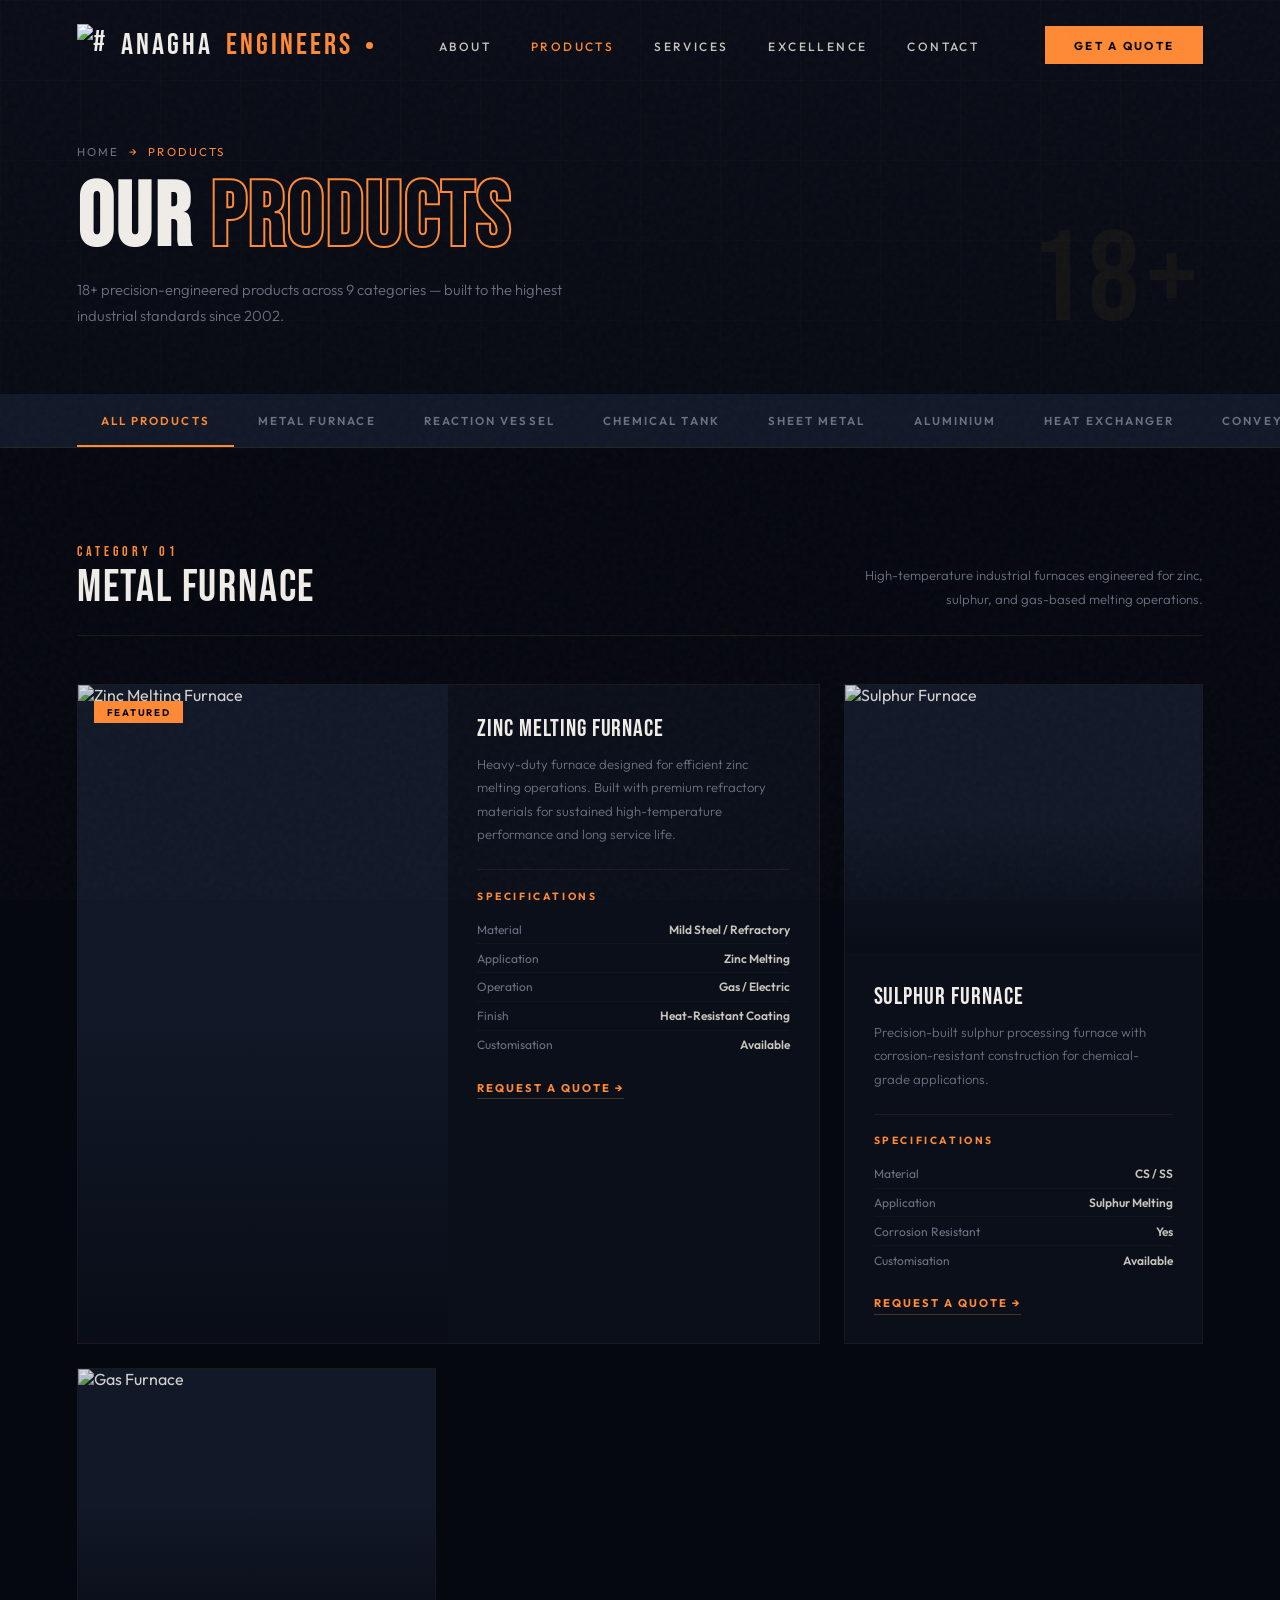
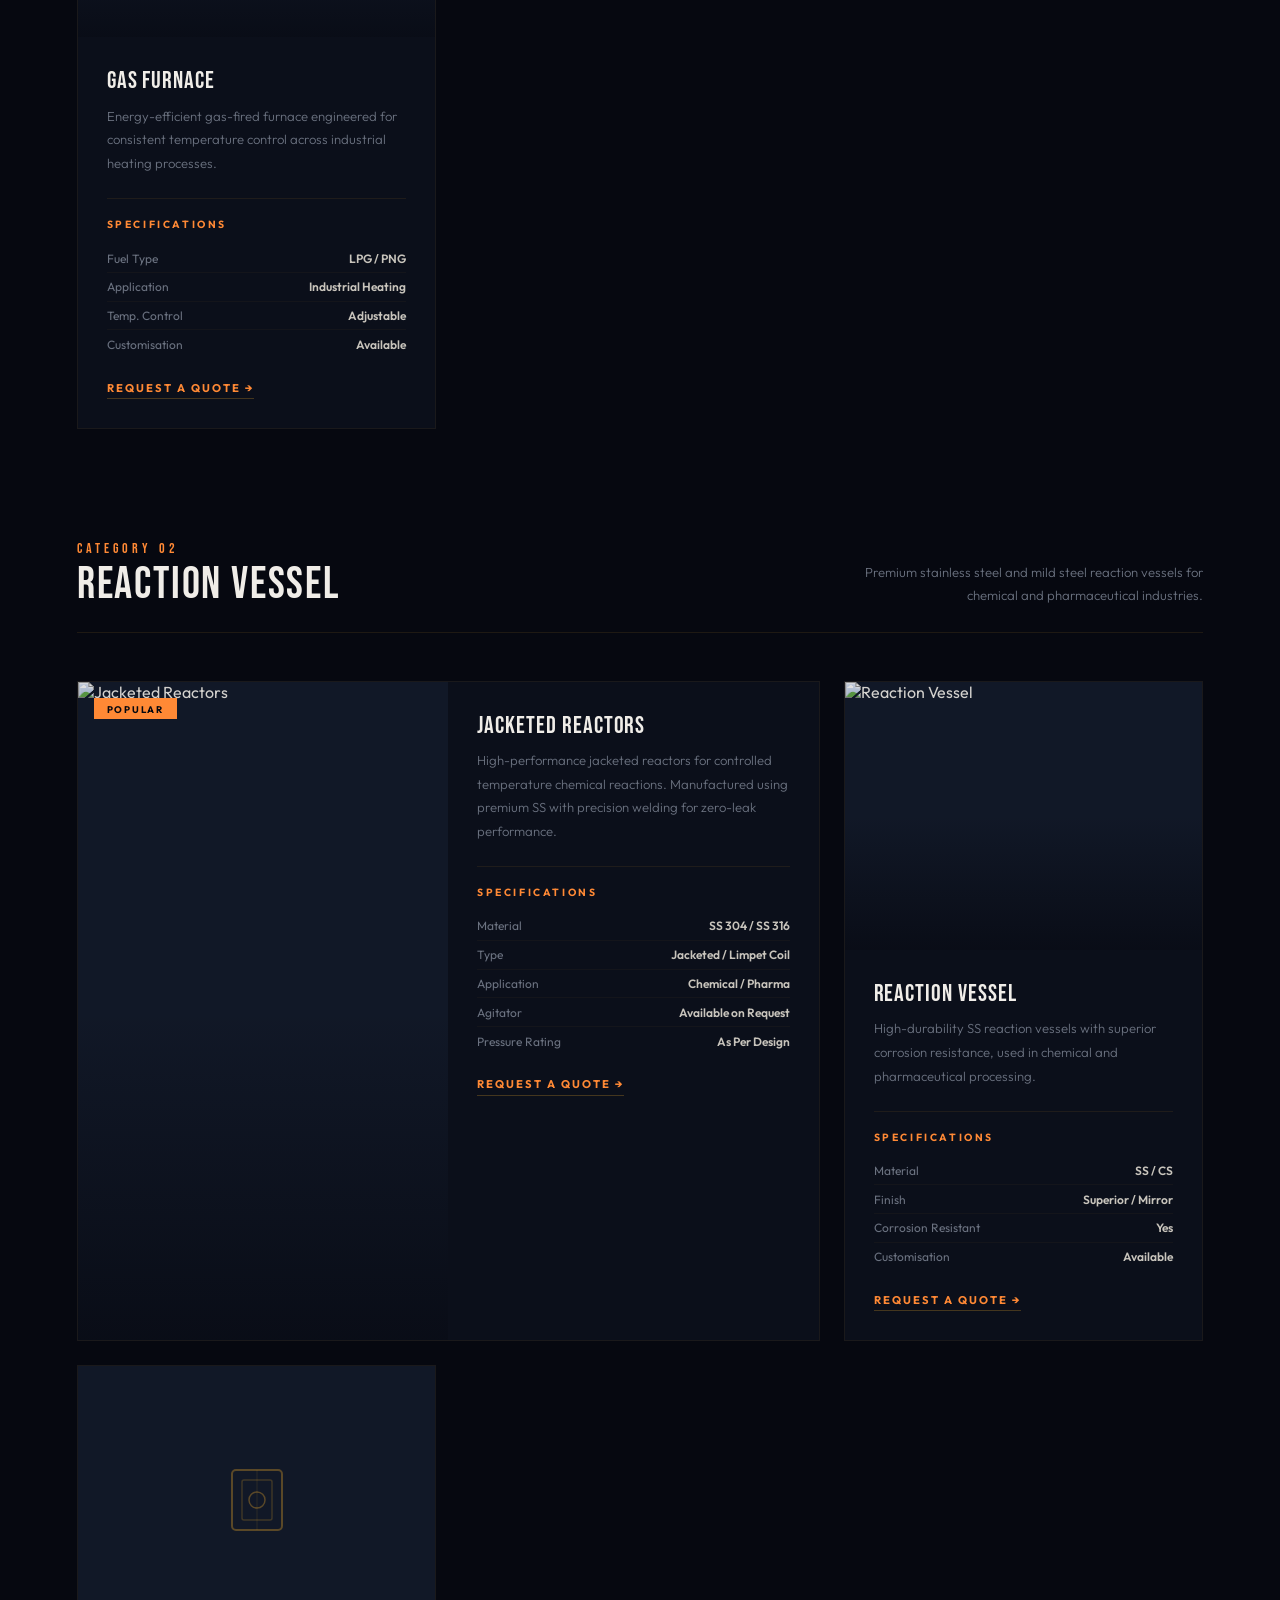
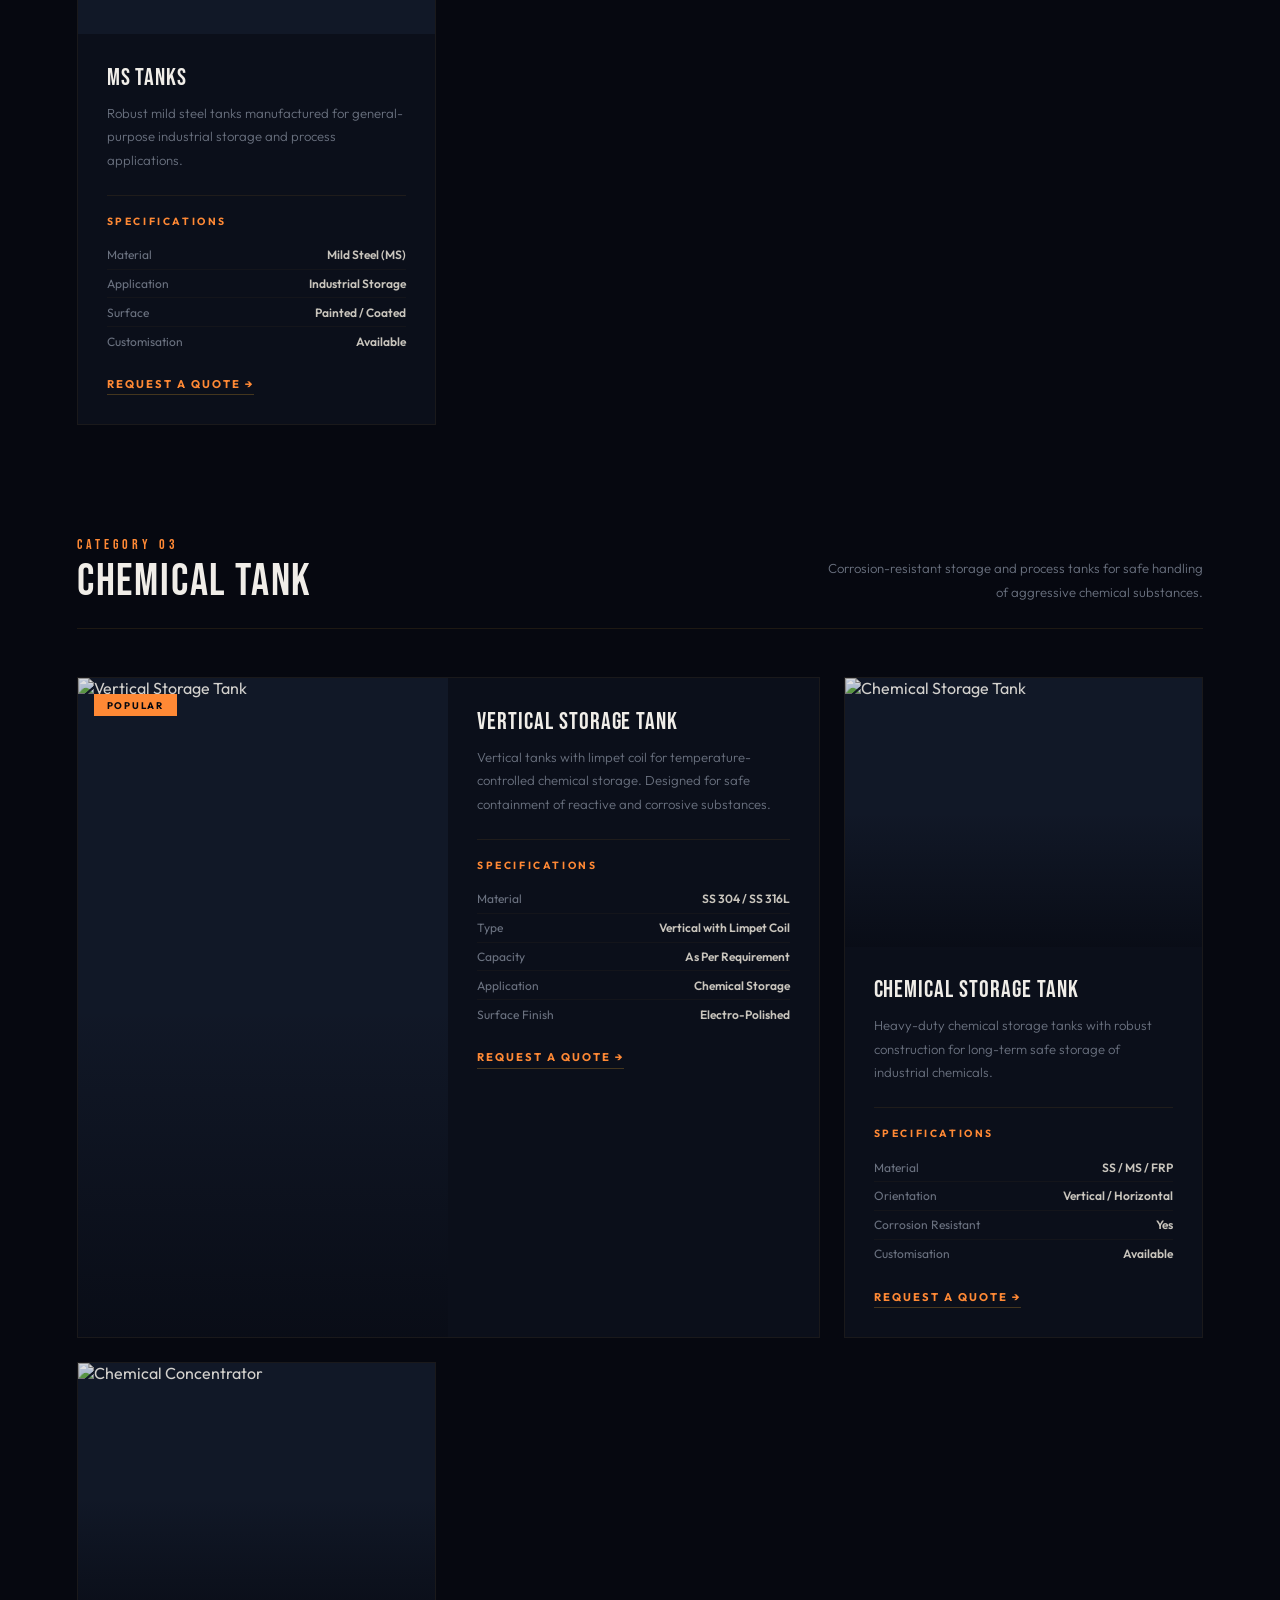
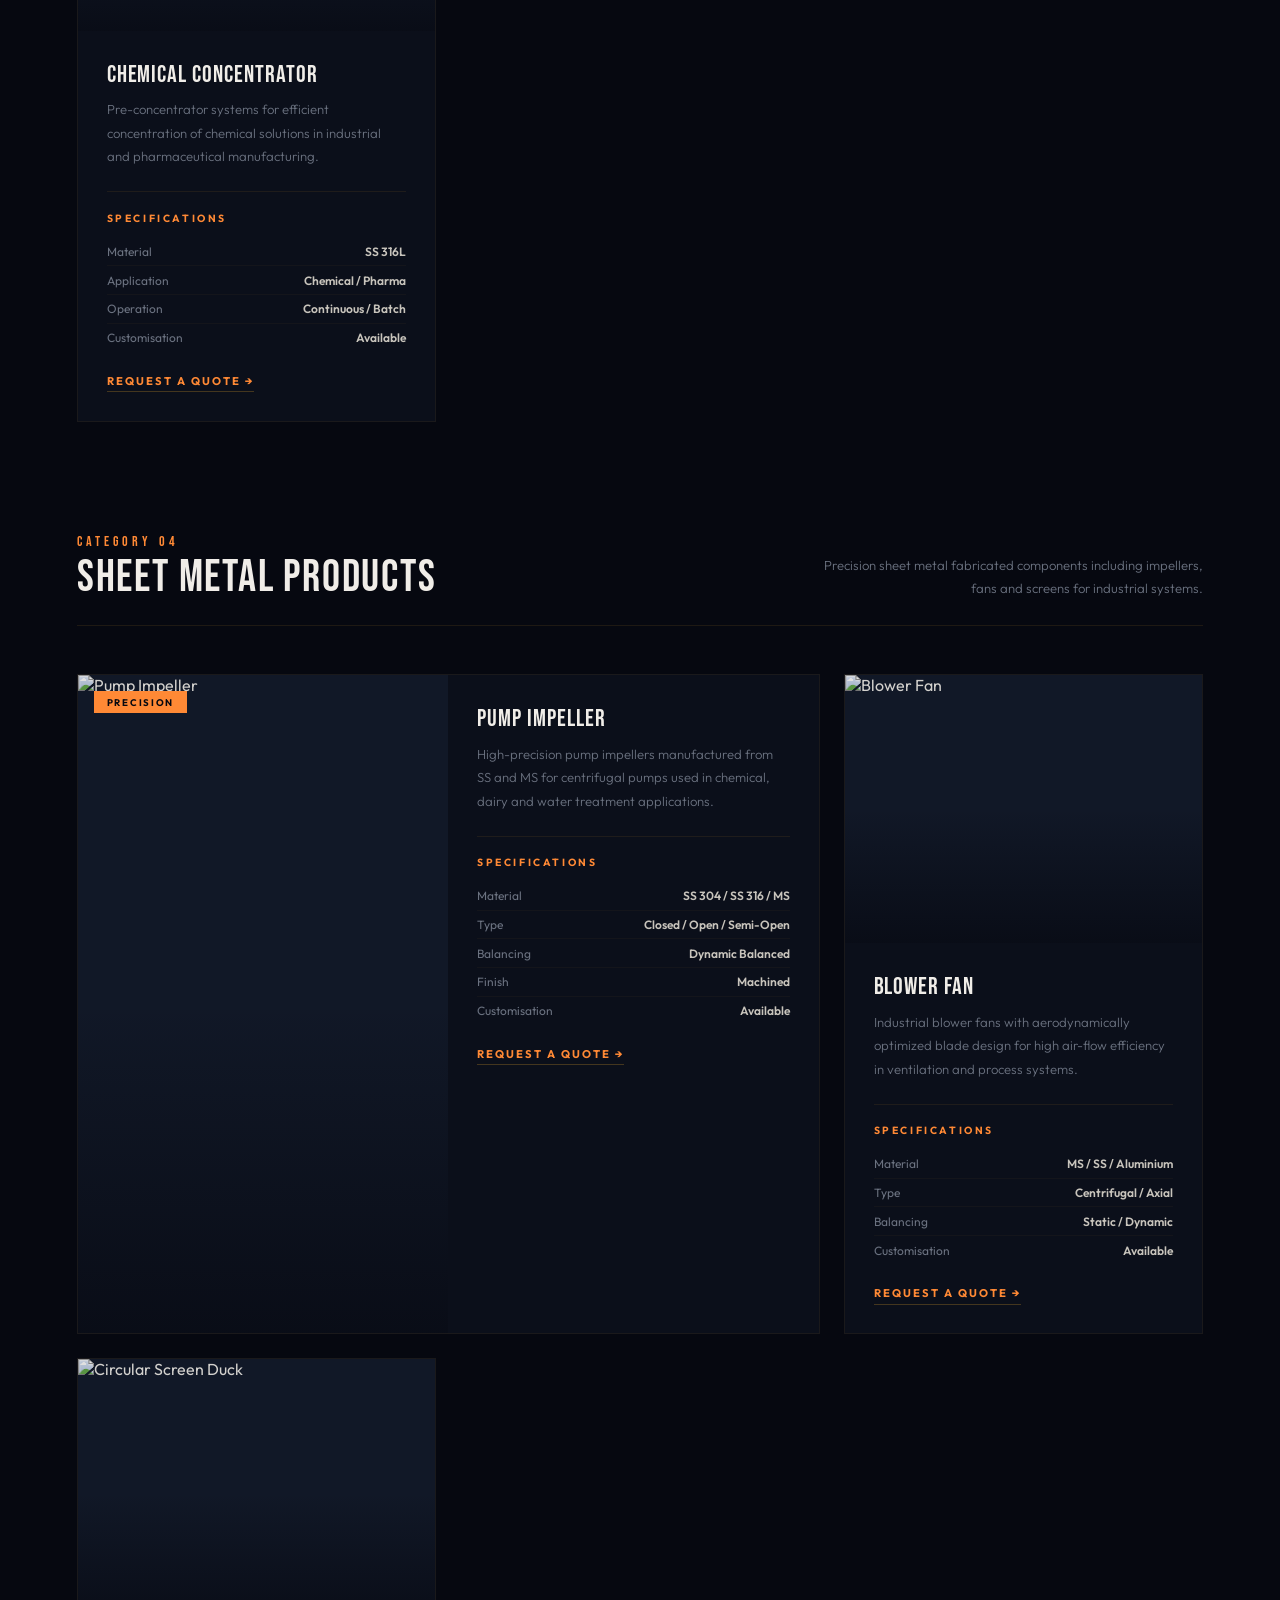
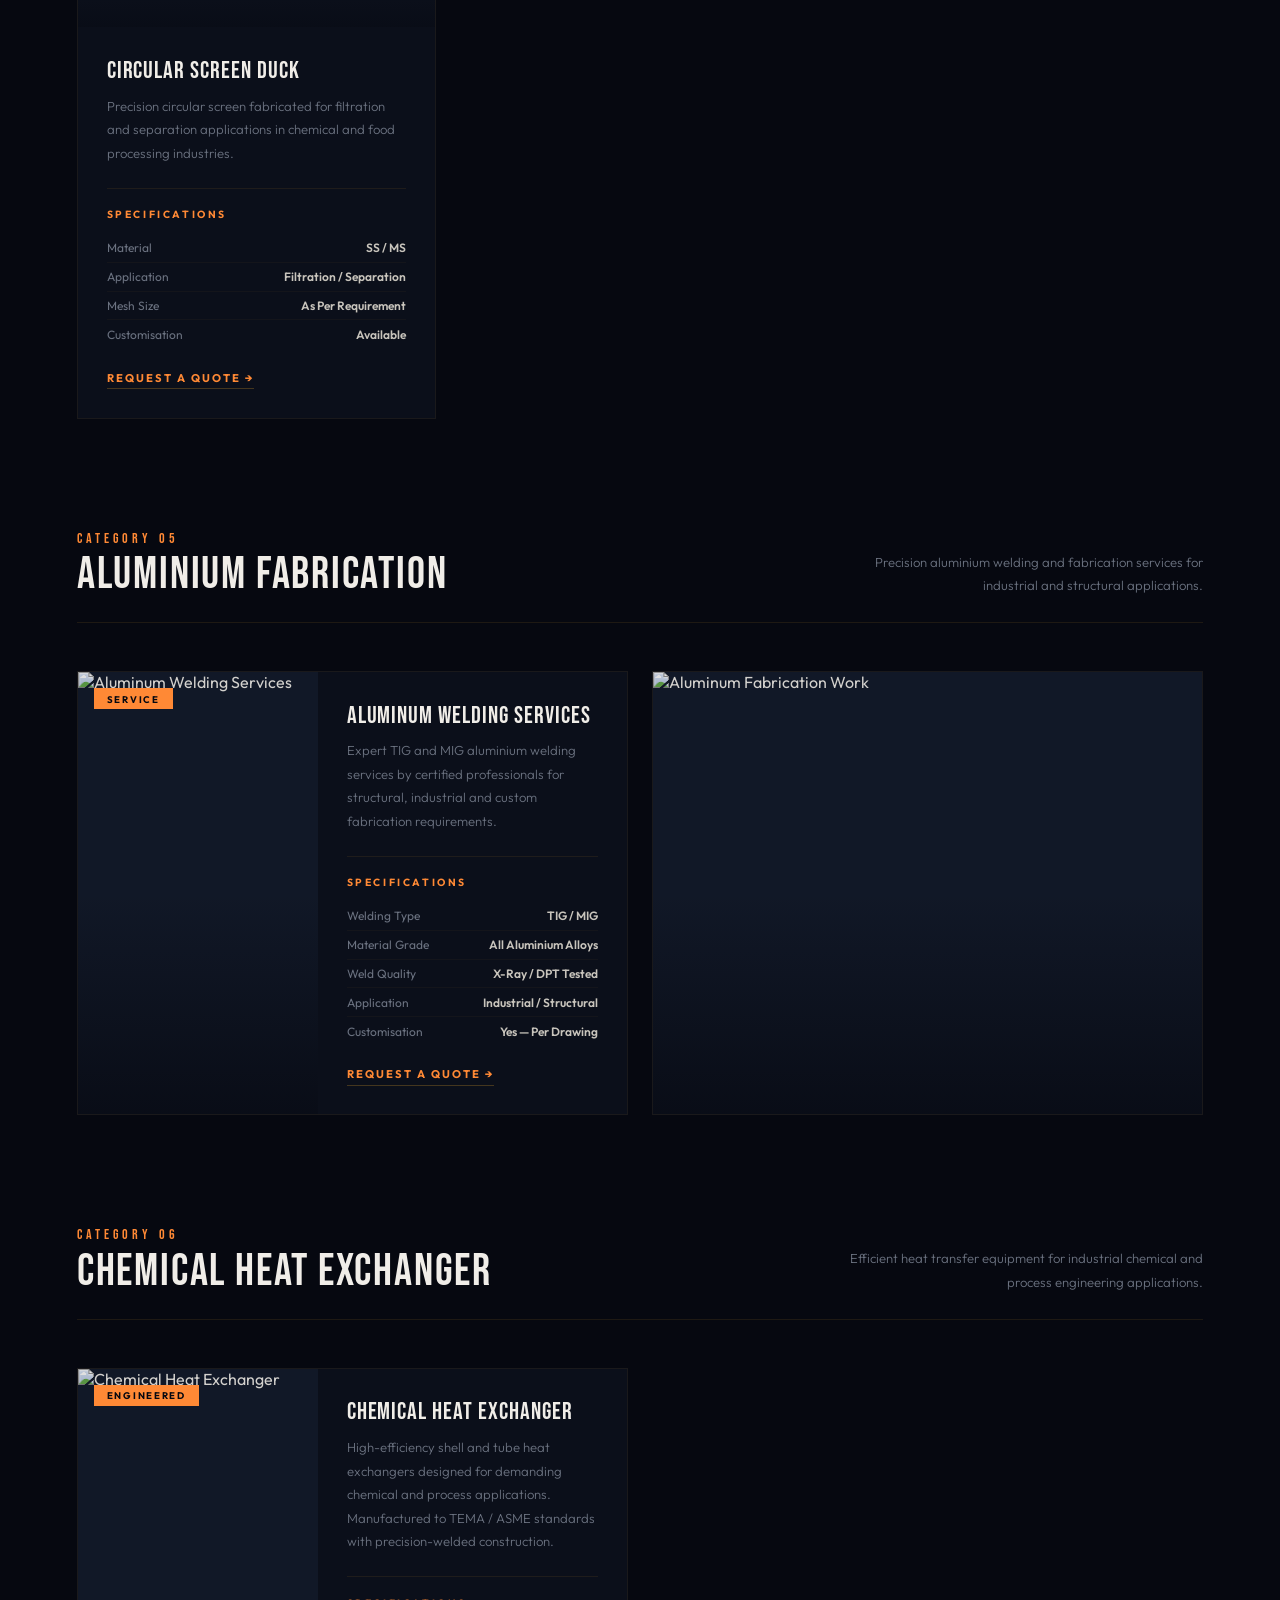
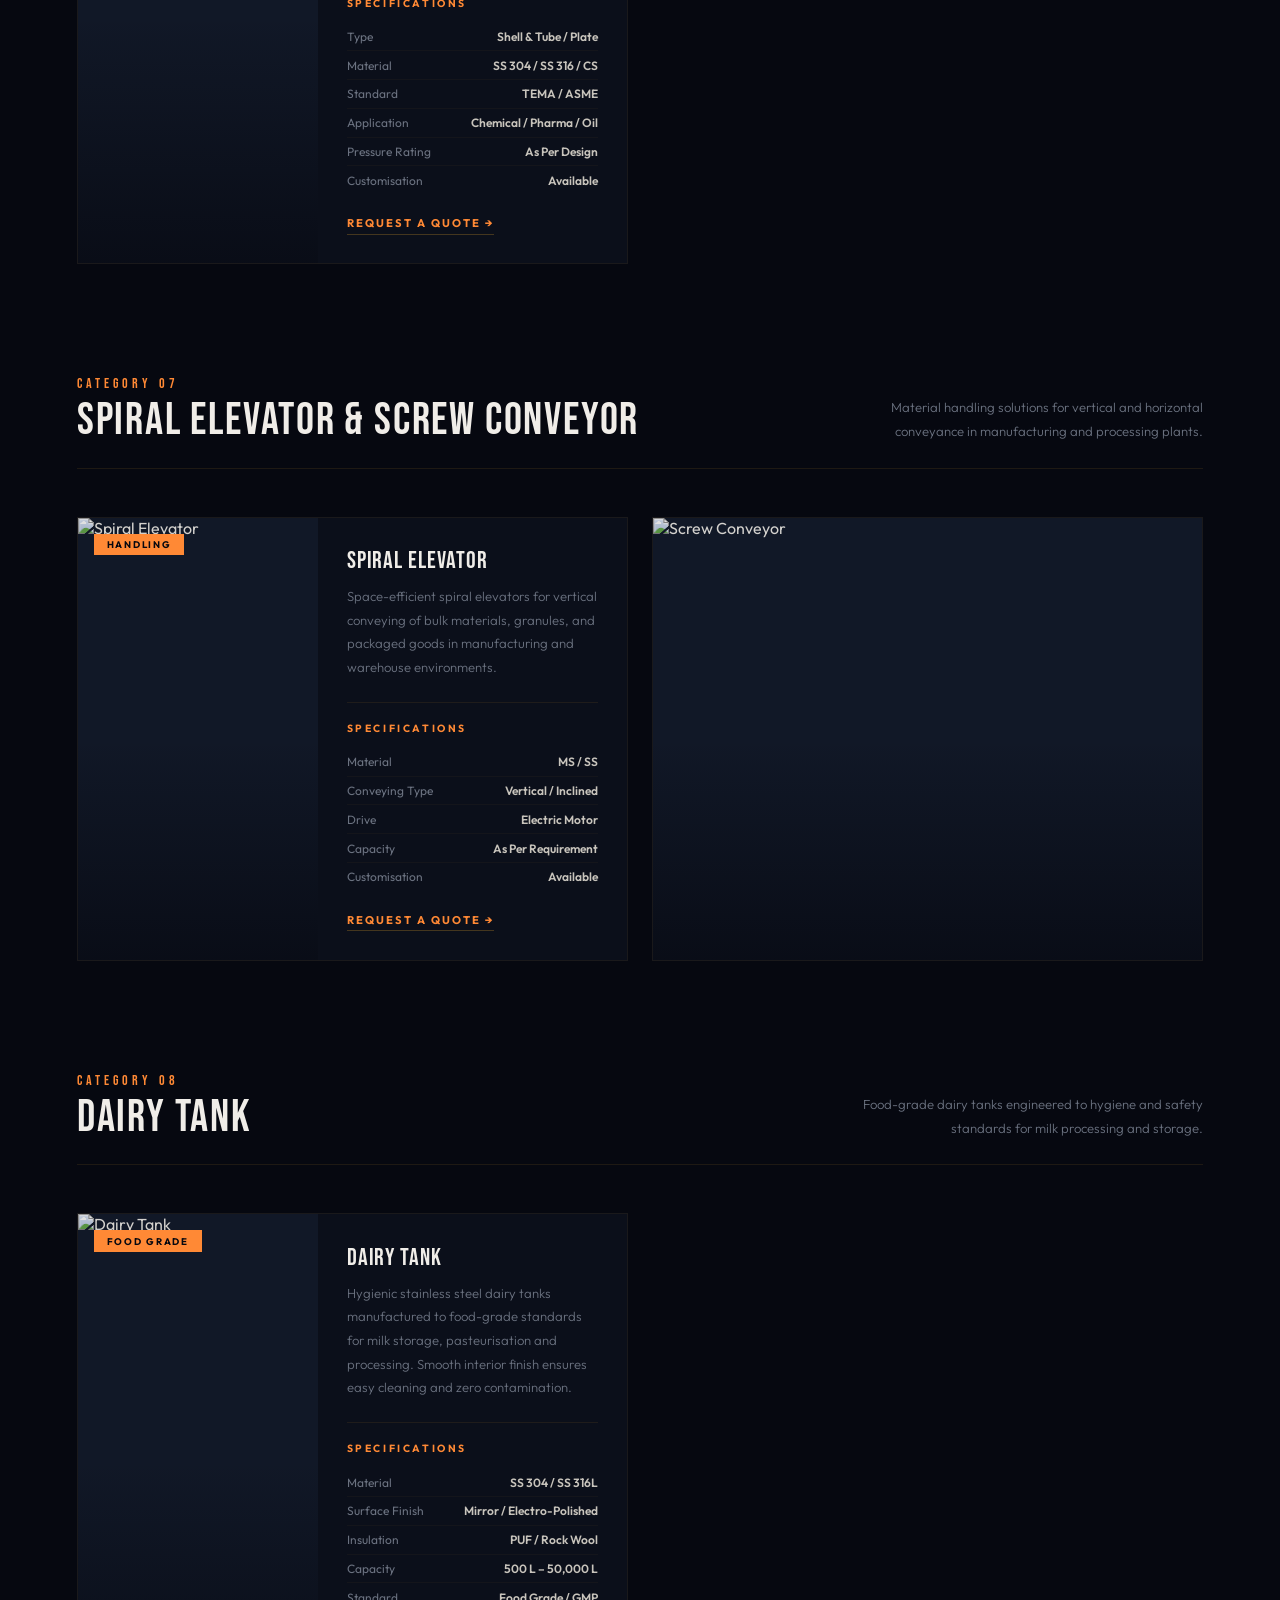
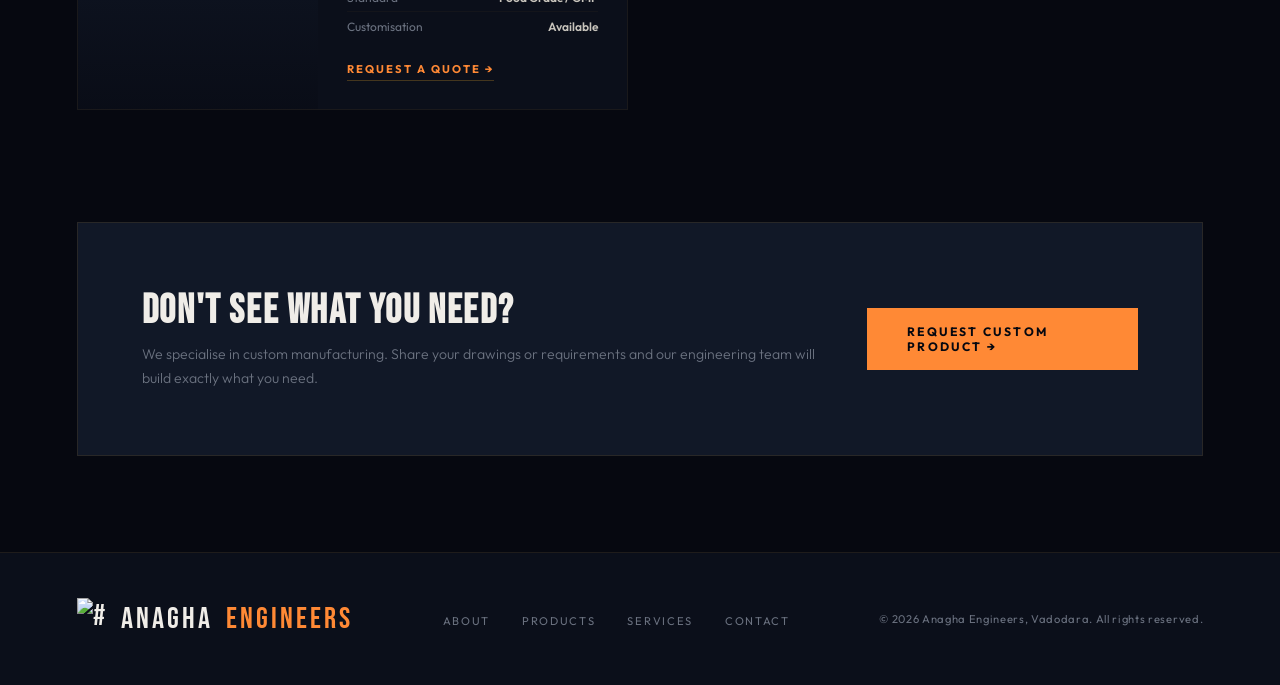
==== products.html @ 8ba4fdee "Version 2 New Page Added | Enquiry Update | logo update" ====
<!DOCTYPE html>
<html lang="en">

<head>
  <meta charset="UTF-8" />
  <meta name="viewport" content="width=device-width, initial-scale=1.0" />
   <link rel="icon" type="image/png" href="images/logoremovebg.png" />
  <title>Products – Anagha Engineers</title>
  <link rel="preconnect" href="https://fonts.googleapis.com" />
  <link rel="preconnect" href="https://fonts.gstatic.com" crossorigin />
  <link href="https://fonts.googleapis.com/css2?family=Bebas+Neue&family=Outfit:wght@300;400;500;600;700&display=swap"
    rel="stylesheet" />
  <link rel="stylesheet" href="style.css" />
  <style>
    /* ── PAGE HERO ── */
    .products-page .rv {
      opacity: 1;
      transform: none;
    }

    .page-hero {
      min-height: 42vh;
      display: flex;
      flex-direction: column;
      justify-content: flex-end;
      padding: 9rem 6% 4rem;
      position: relative;
      overflow: hidden;
      background: var(--dark);
    }

    .page-hero-grid {
      position: absolute;
      inset: 0;
      background-image:
        linear-gradient(rgba(200, 146, 42, 0.04) 1px, transparent 1px),
        linear-gradient(90deg, rgba(200, 146, 42, 0.04) 1px, transparent 1px);
      background-size: 80px 80px;
    }

    .page-hero-grad {
      position: absolute;
      inset: 0;
      background: linear-gradient(180deg, rgba(6, 8, 16, 0.3) 0%, rgba(6, 8, 16, 0.6) 100%);
    }

    .page-hero-content {
      position: relative;
      z-index: 2;
    }

    .breadcrumb {
      display: flex;
      align-items: center;
      gap: 0.6rem;
      margin-bottom: 1.2rem;
      font-size: 0.72rem;
      letter-spacing: 0.18em;
      text-transform: uppercase;
      color: var(--grey);
    }

    .breadcrumb a {
      color: var(--grey);
      text-decoration: none;
      transition: color 0.3s;
    }

    .breadcrumb a:hover {
      color: var(--gold);
    }

    .breadcrumb span {
      color: var(--gold);
    }

    .page-hero-title {
      font-family: 'Bebas Neue', sans-serif;
      font-size: clamp(3.5rem, 7vw, 7rem);
      line-height: 0.92;
      letter-spacing: 0.03em;
      color: var(--white);
    }

    .page-hero-title em {
      color: transparent;
      -webkit-text-stroke: 2px var(--gold);
      font-style: normal;
    }

    .page-hero-sub {
      margin-top: 1rem;
      font-size: 0.92rem;
      font-weight: 300;
      color: var(--grey);
      max-width: 500px;
      line-height: 1.8;
    }

    .page-hero-count {
      position: absolute;
      right: 6%;
      bottom: 3rem;
      z-index: 2;
      font-family: 'Bebas Neue', sans-serif;
      font-size: 8rem;
      line-height: 1;
      color: rgba(200, 146, 42, 0.06);
      letter-spacing: 0.05em;
      pointer-events: none;
    }

    /* ── FILTER BAR ── */
    .filter-bar {
      background: var(--dark2);
      border-bottom: 1px solid rgba(200, 146, 42, 0.1);
      padding: 0 6%;
      display: flex;
      align-items: center;
      gap: 0;
      overflow-x: auto;
      scrollbar-width: none;
      position: sticky;
      top: 68px;
      z-index: 100;
    }

    .filter-bar::-webkit-scrollbar {
      display: none;
    }

    .filter-btn {
      font-family: 'Outfit', sans-serif;
      font-size: 0.72rem;
      font-weight: 600;
      letter-spacing: 0.18em;
      text-transform: uppercase;
      color: var(--grey);
      background: none;
      border: none;
      cursor: pointer;
      padding: 1.2rem 1.5rem;
      white-space: nowrap;
      position: relative;
      transition: color 0.3s;
    }

    .filter-btn::after {
      content: '';
      position: absolute;
      bottom: 0;
      left: 0;
      width: 100%;
      height: 2px;
      background: var(--gold);
      transform: scaleX(0);
      transition: transform 0.3s;
    }

    .filter-btn:hover {
      color: var(--white);
    }

    .filter-btn.active {
      color: var(--gold);
    }

    .filter-btn.active::after {
      transform: scaleX(1);
    }

    /* ── PRODUCTS SECTION ── */
    .products-page {
      padding: 6rem 6%;
      background: var(--black);
    }

    /* ── CATEGORY BLOCK ── */
    .cat-block {
      margin-bottom: 7rem;
    }

    .cat-block:last-child {
      margin-bottom: 0;
    }

    .cat-header {
      display: flex;
      align-items: flex-end;
      justify-content: space-between;
      margin-bottom: 3rem;
      padding-bottom: 1.5rem;
      border-bottom: 1px solid rgba(200, 146, 42, 0.12);
    }

    .cat-num {
      font-family: 'Bebas Neue', sans-serif;
      font-size: 0.85rem;
      letter-spacing: 0.3em;
      color: var(--gold);
      margin-bottom: 0.4rem;
    }

    .cat-title {
      font-family: 'Bebas Neue', sans-serif;
      font-size: clamp(2rem, 3.5vw, 3.2rem);
      line-height: 1;
      letter-spacing: 0.04em;
      color: var(--white);
    }

    .cat-desc {
      max-width: 380px;
      font-size: 0.82rem;
      font-weight: 300;
      line-height: 1.8;
      color: var(--grey);
      text-align: right;
    }

    /* ── PRODUCT CARD LARGE ── */
    .prod-grid {
      display: grid;
      grid-template-columns: repeat(3, 1fr);
      gap: 1.5rem;
    }

    /* First card in a 3-col grid spans 2 cols */
    .prod-grid .prod-card:first-child {
      grid-column: span 2;
      display: grid;
      grid-template-columns: 1fr 1fr;
    }

    .prod-card {
      background: var(--dark);
      border: 1px solid rgba(200, 146, 42, 0.08);
      overflow: hidden;
      position: relative;
      transition: border-color 0.4s, transform 0.4s;
    }

    .prod-card:hover {
      border-color: rgba(200, 146, 42, 0.35);
      transform: translateY(-4px);
    }

    /* Image area */
    .prod-img-wrap {
      position: relative;
      overflow: hidden;
      background: var(--dark2);
    }

    /* Normal card image */
    .prod-card:not(:first-child) .prod-img-wrap {
      aspect-ratio: 4 / 3;
    }

    /* Wide card image (first child left column) */
    .prod-card:first-child .prod-img-wrap {
      aspect-ratio: unset;
      height: 100%;
      min-height: 280px;
    }

    .prod-img-wrap img {
      width: 100%;
      height: 100%;
      object-fit: cover;
      object-position: center;
      filter: grayscale(0.2) brightness(0.88);
      transition: filter 0.5s, transform 0.6s;
    }

    .prod-card:hover .prod-img-wrap img {
      filter: grayscale(0) brightness(1);
      transform: scale(1.04);
    }

    .prod-img-overlay {
      position: absolute;
      inset: 0;
      background: linear-gradient(0deg, rgba(6, 8, 16, 0.7) 0%, transparent 50%);
    }

    .prod-img-tag {
      position: absolute;
      top: 1rem;
      left: 1rem;
      background: var(--gold);
      color: var(--black);
      font-size: 0.6rem;
      font-weight: 700;
      letter-spacing: 0.18em;
      text-transform: uppercase;
      padding: 0.3rem 0.8rem;
    }

    /* Info area */
    .prod-info {
      padding: 1.8rem;
    }

    .prod-name {
      font-family: 'Bebas Neue', sans-serif;
      font-size: 1.5rem;
      letter-spacing: 0.04em;
      color: var(--white);
      margin-bottom: 0.6rem;
      transition: color 0.3s;
    }

    .prod-card:hover .prod-name {
      color: var(--gold);
    }

    .prod-desc {
      font-size: 0.82rem;
      font-weight: 300;
      line-height: 1.8;
      color: var(--grey);
      margin-bottom: 1.4rem;
    }

    /* Specs table */
    .prod-specs {
      border-top: 1px solid rgba(200, 146, 42, 0.1);
      padding-top: 1.2rem;
    }

    .spec-title {
      font-size: 0.65rem;
      font-weight: 700;
      letter-spacing: 0.25em;
      text-transform: uppercase;
      color: var(--gold);
      margin-bottom: 0.8rem;
    }

    .spec-row {
      display: flex;
      justify-content: space-between;
      align-items: center;
      padding: 0.4rem 0;
      border-bottom: 1px solid rgba(200, 146, 42, 0.05);
    }

    .spec-row:last-child {
      border-bottom: none;
    }

    .spec-key {
      font-size: 0.75rem;
      font-weight: 400;
      color: var(--grey);
    }

    .spec-val {
      font-size: 0.75rem;
      font-weight: 600;
      color: var(--white2);
      text-align: right;
    }

    .prod-enquire {
      display: inline-flex;
      align-items: center;
      gap: 0.5rem;
      margin-top: 1.4rem;
      font-size: 0.7rem;
      font-weight: 700;
      letter-spacing: 0.18em;
      text-transform: uppercase;
      color: var(--gold);
      text-decoration: none;
      border-bottom: 1px solid rgba(200, 146, 42, 0.3);
      padding-bottom: 0.2rem;
      transition: border-color 0.3s, gap 0.3s;
    }

    .prod-enquire:hover {
      border-color: var(--gold);
      gap: 0.8rem;
    }

    /* ── SINGLE-COL GRIDS (for 1-product categories) ── */
    .prod-grid-single {
      display: grid;
      grid-template-columns: 1fr 1fr;
      gap: 1.5rem;
    }

    .prod-grid-single .prod-card {
      display: grid;
      grid-template-columns: 240px 1fr;
    }

    .prod-grid-single .prod-img-wrap {
      aspect-ratio: unset;
      height: 100%;
      min-height: 220px;
    }

    /* ── CONTACT CTA ── */
    .prod-cta {
      background: var(--dark2);
      border: 1px solid rgba(200, 146, 42, 0.12);
      padding: 4rem;
      display: flex;
      align-items: center;
      justify-content: space-between;
      gap: 2rem;
      margin-top: 6rem;
    }

    .prod-cta-text h3 {
      font-family: 'Bebas Neue', sans-serif;
      font-size: 2.5rem;
      letter-spacing: 0.04em;
      color: var(--white);
      margin-bottom: 0.5rem;
    }

    .prod-cta-text p {
      font-size: 0.88rem;
      font-weight: 300;
      color: var(--grey);
      line-height: 1.7;
    }

    /* ── RESPONSIVE ── */
    @media (max-width: 960px) {
      .prod-grid {
        grid-template-columns: 1fr 1fr;
      }

      .prod-grid .prod-card:first-child {
        grid-column: span 2;
      }

      .prod-grid-single {
        grid-template-columns: 1fr;
      }

      .prod-grid-single .prod-card {
        grid-template-columns: 1fr;
      }

      .prod-grid-single .prod-img-wrap {
        min-height: 200px;
      }

      .cat-header {
        flex-direction: column;
        align-items: flex-start;
        gap: 0.8rem;
      }

      .cat-desc {
        text-align: left;
      }

      .prod-cta {
        flex-direction: column;
        align-items: flex-start;
      }
    }

    @media (max-width: 640px) {

      .prod-grid,
      .prod-grid-single {
        grid-template-columns: 1fr;
      }

      .prod-grid .prod-card:first-child {
        grid-column: span 1;
        grid-template-columns: 1fr;
      }

      .prod-grid .prod-card:first-child .prod-img-wrap {
        min-height: 220px;
      }

      .prod-cta {
        padding: 2rem;
      }
    }
  </style>
</head>

<body>

  <div id="noise"></div>

  <!-- ─── NAVIGATION ─── -->
  <nav id="nav">
    <a href="index.html" class="nlogo">
      <img src="/images/logoremovebg.png" alt="#" style="height:42px; width:auto; object-fit:contain;" />
      Anagha<span>Engineers</span>
      <div class="ndot"></div>
    </a>
    <ul class="nlinks">
      <li><a href="index.html#about">About</a></li>
      <li><a href="products.html" style="color:var(--gold)">Products</a></li>
      <li><a href="index.html#services">Services</a></li>
      <li><a href="index.html#why">Excellence</a></li>
      <li><a href="index.html#contact">Contact</a></li>
    </ul>
    <a href="index.html#contact" class="nbtn hide-on-mobile"><span>Get a Quote</span></a>
  </nav>

  <!-- ─── PAGE HERO ─── -->
  <div class="page-hero">
    <div class="page-hero-grid"></div>
    <div class="page-hero-grad"></div>
    <div class="page-hero-count">18+</div>
    <div class="page-hero-content">
      <div class="breadcrumb">
        <a href="index.html">Home</a>
        <span>→</span>
        <span>Products</span>
      </div>
      <h1 class="page-hero-title">Our <em>Products</em></h1>
      <p class="page-hero-sub">18+ precision-engineered products across 9 categories — built to the highest industrial
        standards since 2002.</p>
    </div>
  </div>

  <!-- ─── FILTER BAR ─── -->
  <div class="filter-bar">
    <button class="filter-btn active" data-filter="all">All Products</button>
    <button class="filter-btn" data-filter="furnace">Metal Furnace</button>
    <button class="filter-btn" data-filter="vessel">Reaction Vessel</button>
    <button class="filter-btn" data-filter="tank">Chemical Tank</button>
    <button class="filter-btn" data-filter="sheet">Sheet Metal</button>
    <button class="filter-btn" data-filter="aluminium">Aluminium</button>
    <button class="filter-btn" data-filter="heat">Heat Exchanger</button>
    <button class="filter-btn" data-filter="conveyor">Conveyor</button>
    <button class="filter-btn" data-filter="dairy">Dairy</button>
  </div>

  <!-- ─── PRODUCTS ─── -->
  <div class="products-page">

    <!-- ══ 01. METAL FURNACE ══ -->
    <div class="cat-block rv" data-cat="furnace">
      <div class="cat-header">
        <div class="cat-title-wrap">
          <div class="cat-num">Category 01</div>
          <div class="cat-title">Metal Furnace</div>
        </div>
        <p class="cat-desc">High-temperature industrial furnaces engineered for zinc, sulphur, and gas-based melting
          operations.</p>
      </div>

      <div class="prod-grid">
        <!-- Zinc Melting Furnace — FEATURED -->
        <div class="prod-card rv">
          <div class="prod-img-wrap">
            <img src="https://3.imimg.com/data3/RI/KR/MY-2463218/furnace-500x500.jpg" alt="Zinc Melting Furnace"
              loading="lazy" />
            <div class="prod-img-overlay"></div>
            <div class="prod-img-tag">Featured</div>
          </div>
          <div class="prod-info">
            <div class="prod-name">Zinc Melting Furnace</div>
            <div class="prod-desc">Heavy-duty furnace designed for efficient zinc melting operations. Built with premium
              refractory materials for sustained high-temperature performance and long service life.</div>
            <div class="prod-specs">
              <div class="spec-title">Specifications</div>
              <div class="spec-row"><span class="spec-key">Material</span><span class="spec-val">Mild Steel /
                  Refractory</span></div>
              <div class="spec-row"><span class="spec-key">Application</span><span class="spec-val">Zinc Melting</span>
              </div>
              <div class="spec-row"><span class="spec-key">Operation</span><span class="spec-val">Gas / Electric</span>
              </div>
              <div class="spec-row"><span class="spec-key">Finish</span><span class="spec-val">Heat-Resistant
                  Coating</span></div>
              <div class="spec-row"><span class="spec-key">Customisation</span><span class="spec-val">Available</span>
              </div>
            </div>
            <a href="index.html#contact" class="prod-enquire">Request a Quote →</a>
          </div>
        </div>

        <!-- Sulphur Furnace -->
        <div class="prod-card rv d1">
          <div class="prod-img-wrap">
            <img src="https://3.imimg.com/data3/YU/KW/MY-2463218/sulpher-furnace-500x500.jpg" alt="Sulphur Furnace"
              loading="lazy" />
            <div class="prod-img-overlay"></div>
          </div>
          <div class="prod-info">
            <div class="prod-name">Sulphur Furnace</div>
            <div class="prod-desc">Precision-built sulphur processing furnace with corrosion-resistant construction for
              chemical-grade applications.</div>
            <div class="prod-specs">
              <div class="spec-title">Specifications</div>
              <div class="spec-row"><span class="spec-key">Material</span><span class="spec-val">CS / SS</span></div>
              <div class="spec-row"><span class="spec-key">Application</span><span class="spec-val">Sulphur
                  Melting</span></div>
              <div class="spec-row"><span class="spec-key">Corrosion Resistant</span><span class="spec-val">Yes</span>
              </div>
              <div class="spec-row"><span class="spec-key">Customisation</span><span class="spec-val">Available</span>
              </div>
            </div>
            <a href="index.html#contact" class="prod-enquire">Request a Quote →</a>
          </div>
        </div>

        <!-- Gas Furnace -->
        <div class="prod-card rv d2">
          <div class="prod-img-wrap">
            <img src="https://3.imimg.com/data3/MH/AS/MY-2463218/gas-furnace-500x500.jpg" alt="Gas Furnace"
              loading="lazy" />
            <div class="prod-img-overlay"></div>
          </div>
          <div class="prod-info">
            <div class="prod-name">Gas Furnace</div>
            <div class="prod-desc">Energy-efficient gas-fired furnace engineered for consistent temperature control
              across industrial heating processes.</div>
            <div class="prod-specs">
              <div class="spec-title">Specifications</div>
              <div class="spec-row"><span class="spec-key">Fuel Type</span><span class="spec-val">LPG / PNG</span></div>
              <div class="spec-row"><span class="spec-key">Application</span><span class="spec-val">Industrial
                  Heating</span></div>
              <div class="spec-row"><span class="spec-key">Temp. Control</span><span class="spec-val">Adjustable</span>
              </div>
              <div class="spec-row"><span class="spec-key">Customisation</span><span class="spec-val">Available</span>
              </div>
            </div>
            <a href="index.html#contact" class="prod-enquire">Request a Quote →</a>
          </div>
        </div>
      </div>
    </div>

    <!-- ══ 02. REACTION VESSEL ══ -->
    <div class="cat-block rv" data-cat="vessel">
      <div class="cat-header">
        <div class="cat-title-wrap">
          <div class="cat-num">Category 02</div>
          <div class="cat-title">Reaction Vessel</div>
        </div>
        <p class="cat-desc">Premium stainless steel and mild steel reaction vessels for chemical and pharmaceutical
          industries.</p>
      </div>

      <div class="prod-grid">
        <!-- Jacketed Reactors — FEATURED -->
        <div class="prod-card rv">
          <div class="prod-img-wrap">
            <img src="https://3.imimg.com/data3/GG/BV/MY-2463218/reactor-with-jacket-500x500.jpg"
              alt="Jacketed Reactors" loading="lazy" />
            <div class="prod-img-overlay"></div>
            <div class="prod-img-tag">Popular</div>
          </div>
          <div class="prod-info">
            <div class="prod-name">Jacketed Reactors</div>
            <div class="prod-desc">High-performance jacketed reactors for controlled temperature chemical reactions.
              Manufactured using premium SS with precision welding for zero-leak performance.</div>
            <div class="prod-specs">
              <div class="spec-title">Specifications</div>
              <div class="spec-row"><span class="spec-key">Material</span><span class="spec-val">SS 304 / SS 316</span>
              </div>
              <div class="spec-row"><span class="spec-key">Type</span><span class="spec-val">Jacketed / Limpet
                  Coil</span></div>
              <div class="spec-row"><span class="spec-key">Application</span><span class="spec-val">Chemical /
                  Pharma</span></div>
              <div class="spec-row"><span class="spec-key">Agitator</span><span class="spec-val">Available on
                  Request</span></div>
              <div class="spec-row"><span class="spec-key">Pressure Rating</span><span class="spec-val">As Per
                  Design</span></div>
            </div>
            <a href="index.html#contact" class="prod-enquire">Request a Quote →</a>
          </div>
        </div>

        <!-- Reaction Vessel -->
        <div class="prod-card rv d1">
          <div class="prod-img-wrap">
            <img src="https://3.imimg.com/data3/BY/FW/MY-2463218/stainless-steel-reaction-vessel-500x500.jpg"
              alt="Reaction Vessel" loading="lazy" />
            <div class="prod-img-overlay"></div>
          </div>
          <div class="prod-info">
            <div class="prod-name">Reaction Vessel</div>
            <div class="prod-desc">High-durability SS reaction vessels with superior corrosion resistance, used in
              chemical and pharmaceutical processing.</div>
            <div class="prod-specs">
              <div class="spec-title">Specifications</div>
              <div class="spec-row"><span class="spec-key">Material</span><span class="spec-val">SS / CS</span></div>
              <div class="spec-row"><span class="spec-key">Finish</span><span class="spec-val">Superior / Mirror</span>
              </div>
              <div class="spec-row"><span class="spec-key">Corrosion Resistant</span><span class="spec-val">Yes</span>
              </div>
              <div class="spec-row"><span class="spec-key">Customisation</span><span class="spec-val">Available</span>
              </div>
            </div>
            <a href="index.html#contact" class="prod-enquire">Request a Quote →</a>
          </div>
        </div>

        <!-- MS Tanks -->
        <div class="prod-card rv d2">
          <div class="prod-img-wrap"
            style="background:var(--dark2);display:flex;align-items:center;justify-content:center;min-height:200px">
            <svg width="80" height="80" viewBox="0 0 80 80" fill="none">
              <rect x="15" y="10" width="50" height="60" rx="4" stroke="rgba(200,146,42,0.4)" stroke-width="2" />
              <rect x="25" y="20" width="30" height="40" rx="2" stroke="rgba(200,146,42,0.25)" stroke-width="1.5" />
              <line x1="40" y1="10" x2="40" y2="70" stroke="rgba(200,146,42,0.15)" stroke-width="1" />
              <circle cx="40" cy="40" r="8" stroke="rgba(200,146,42,0.4)" stroke-width="1.5" />
            </svg>
          </div>
          <div class="prod-info">
            <div class="prod-name">MS Tanks</div>
            <div class="prod-desc">Robust mild steel tanks manufactured for general-purpose industrial storage and
              process applications.</div>
            <div class="prod-specs">
              <div class="spec-title">Specifications</div>
              <div class="spec-row"><span class="spec-key">Material</span><span class="spec-val">Mild Steel (MS)</span>
              </div>
              <div class="spec-row"><span class="spec-key">Application</span><span class="spec-val">Industrial
                  Storage</span></div>
              <div class="spec-row"><span class="spec-key">Surface</span><span class="spec-val">Painted / Coated</span>
              </div>
              <div class="spec-row"><span class="spec-key">Customisation</span><span class="spec-val">Available</span>
              </div>
            </div>
            <a href="index.html#contact" class="prod-enquire">Request a Quote →</a>
          </div>
        </div>
      </div>
    </div>

    <!-- ══ 03. CHEMICAL TANK ══ -->
    <div class="cat-block rv" data-cat="tank">
      <div class="cat-header">
        <div class="cat-title-wrap">
          <div class="cat-num">Category 03</div>
          <div class="cat-title">Chemical Tank</div>
        </div>
        <p class="cat-desc">Corrosion-resistant storage and process tanks for safe handling of aggressive chemical
          substances.</p>
      </div>

      <div class="prod-grid">
        <!-- Vertical Storage Tank — FEATURED -->
        <div class="prod-card rv">
          <div class="prod-img-wrap">
            <img src="https://3.imimg.com/data3/DV/CJ/MY-2463218/vertical-storage-tank-with-limpet-coil-500x500.jpg"
              alt="Vertical Storage Tank" loading="lazy" />
            <div class="prod-img-overlay"></div>
            <div class="prod-img-tag">Popular</div>
          </div>
          <div class="prod-info">
            <div class="prod-name">Vertical Storage Tank</div>
            <div class="prod-desc">Vertical tanks with limpet coil for temperature-controlled chemical storage. Designed
              for safe containment of reactive and corrosive substances.</div>
            <div class="prod-specs">
              <div class="spec-title">Specifications</div>
              <div class="spec-row"><span class="spec-key">Material</span><span class="spec-val">SS 304 / SS 316L</span>
              </div>
              <div class="spec-row"><span class="spec-key">Type</span><span class="spec-val">Vertical with Limpet
                  Coil</span></div>
              <div class="spec-row"><span class="spec-key">Capacity</span><span class="spec-val">As Per
                  Requirement</span></div>
              <div class="spec-row"><span class="spec-key">Application</span><span class="spec-val">Chemical
                  Storage</span></div>
              <div class="spec-row"><span class="spec-key">Surface Finish</span><span
                  class="spec-val">Electro-Polished</span></div>
            </div>
            <a href="index.html#contact" class="prod-enquire">Request a Quote →</a>
          </div>
        </div>

        <!-- Chemical Storage Tank -->
        <div class="prod-card rv d1">
          <div class="prod-img-wrap">
            <img src="https://3.imimg.com/data3/FI/XO/MY-2463218/storage-tank-500x500.jpg" alt="Chemical Storage Tank"
              loading="lazy" />
            <div class="prod-img-overlay"></div>
          </div>
          <div class="prod-info">
            <div class="prod-name">Chemical Storage Tank</div>
            <div class="prod-desc">Heavy-duty chemical storage tanks with robust construction for long-term safe storage
              of industrial chemicals.</div>
            <div class="prod-specs">
              <div class="spec-title">Specifications</div>
              <div class="spec-row"><span class="spec-key">Material</span><span class="spec-val">SS / MS / FRP</span>
              </div>
              <div class="spec-row"><span class="spec-key">Orientation</span><span class="spec-val">Vertical /
                  Horizontal</span></div>
              <div class="spec-row"><span class="spec-key">Corrosion Resistant</span><span class="spec-val">Yes</span>
              </div>
              <div class="spec-row"><span class="spec-key">Customisation</span><span class="spec-val">Available</span>
              </div>
            </div>
            <a href="index.html#contact" class="prod-enquire">Request a Quote →</a>
          </div>
        </div>

        <!-- Chemical Concentrator -->
        <div class="prod-card rv d2">
          <div class="prod-img-wrap">
            <img src="https://3.imimg.com/data3/AK/VJ/MY-2463218/pre-concentrator-500x500.jpg"
              alt="Chemical Concentrator" loading="lazy" />
            <div class="prod-img-overlay"></div>
          </div>
          <div class="prod-info">
            <div class="prod-name">Chemical Concentrator</div>
            <div class="prod-desc">Pre-concentrator systems for efficient concentration of chemical solutions in
              industrial and pharmaceutical manufacturing.</div>
            <div class="prod-specs">
              <div class="spec-title">Specifications</div>
              <div class="spec-row"><span class="spec-key">Material</span><span class="spec-val">SS 316L</span></div>
              <div class="spec-row"><span class="spec-key">Application</span><span class="spec-val">Chemical /
                  Pharma</span></div>
              <div class="spec-row"><span class="spec-key">Operation</span><span class="spec-val">Continuous /
                  Batch</span></div>
              <div class="spec-row"><span class="spec-key">Customisation</span><span class="spec-val">Available</span>
              </div>
            </div>
            <a href="index.html#contact" class="prod-enquire">Request a Quote →</a>
          </div>
        </div>
      </div>
    </div>

    <!-- ══ 04. SHEET METAL PRODUCTS ══ -->
    <div class="cat-block rv" data-cat="sheet">
      <div class="cat-header">
        <div class="cat-title-wrap">
          <div class="cat-num">Category 04</div>
          <div class="cat-title">Sheet Metal Products</div>
        </div>
        <p class="cat-desc">Precision sheet metal fabricated components including impellers, fans and screens for
          industrial systems.</p>
      </div>

      <div class="prod-grid">
        <!-- Pump Impeller — FEATURED -->
        <div class="prod-card rv">
          <div class="prod-img-wrap">
            <img src="https://3.imimg.com/data3/JO/ES/MY-2463218/impeller-500x500.jpg" alt="Pump Impeller"
              loading="lazy" />
            <div class="prod-img-overlay"></div>
            <div class="prod-img-tag">Precision</div>
          </div>
          <div class="prod-info">
            <div class="prod-name">Pump Impeller</div>
            <div class="prod-desc">High-precision pump impellers manufactured from SS and MS for centrifugal pumps used
              in chemical, dairy and water treatment applications.</div>
            <div class="prod-specs">
              <div class="spec-title">Specifications</div>
              <div class="spec-row"><span class="spec-key">Material</span><span class="spec-val">SS 304 / SS 316 /
                  MS</span></div>
              <div class="spec-row"><span class="spec-key">Type</span><span class="spec-val">Closed / Open /
                  Semi-Open</span></div>
              <div class="spec-row"><span class="spec-key">Balancing</span><span class="spec-val">Dynamic
                  Balanced</span></div>
              <div class="spec-row"><span class="spec-key">Finish</span><span class="spec-val">Machined</span></div>
              <div class="spec-row"><span class="spec-key">Customisation</span><span class="spec-val">Available</span>
              </div>
            </div>
            <a href="index.html#contact" class="prod-enquire">Request a Quote →</a>
          </div>
        </div>

        <!-- Blower Fan -->
        <div class="prod-card rv d1">
          <div class="prod-img-wrap">
            <img src="https://3.imimg.com/data3/MX/TF/MY-2463218/blower-fan-500x500.jpg" alt="Blower Fan"
              loading="lazy" />
            <div class="prod-img-overlay"></div>
          </div>
          <div class="prod-info">
            <div class="prod-name">Blower Fan</div>
            <div class="prod-desc">Industrial blower fans with aerodynamically optimized blade design for high air-flow
              efficiency in ventilation and process systems.</div>
            <div class="prod-specs">
              <div class="spec-title">Specifications</div>
              <div class="spec-row"><span class="spec-key">Material</span><span class="spec-val">MS / SS /
                  Aluminium</span></div>
              <div class="spec-row"><span class="spec-key">Type</span><span class="spec-val">Centrifugal / Axial</span>
              </div>
              <div class="spec-row"><span class="spec-key">Balancing</span><span class="spec-val">Static /
                  Dynamic</span></div>
              <div class="spec-row"><span class="spec-key">Customisation</span><span class="spec-val">Available</span>
              </div>
            </div>
            <a href="index.html#contact" class="prod-enquire">Request a Quote →</a>
          </div>
        </div>

        <!-- Circular Screen Duck -->
        <div class="prod-card rv d2">
          <div class="prod-img-wrap">
            <img src="https://3.imimg.com/data3/FR/PH/MY-2463218/ciruclar-screen-500x500.jpg" alt="Circular Screen Duck"
              loading="lazy" />
            <div class="prod-img-overlay"></div>
          </div>
          <div class="prod-info">
            <div class="prod-name">Circular Screen Duck</div>
            <div class="prod-desc">Precision circular screen fabricated for filtration and separation applications in
              chemical and food processing industries.</div>
            <div class="prod-specs">
              <div class="spec-title">Specifications</div>
              <div class="spec-row"><span class="spec-key">Material</span><span class="spec-val">SS / MS</span></div>
              <div class="spec-row"><span class="spec-key">Application</span><span class="spec-val">Filtration /
                  Separation</span></div>
              <div class="spec-row"><span class="spec-key">Mesh Size</span><span class="spec-val">As Per
                  Requirement</span></div>
              <div class="spec-row"><span class="spec-key">Customisation</span><span class="spec-val">Available</span>
              </div>
            </div>
            <a href="index.html#contact" class="prod-enquire">Request a Quote →</a>
          </div>
        </div>
      </div>
    </div>

    <!-- ══ 05. ALUMINIUM FABRICATION ══ -->
    <div class="cat-block rv" data-cat="aluminium">
      <div class="cat-header">
        <div class="cat-title-wrap">
          <div class="cat-num">Category 05</div>
          <div class="cat-title">Aluminium Fabrication</div>
        </div>
        <p class="cat-desc">Precision aluminium welding and fabrication services for industrial and structural
          applications.</p>
      </div>

      <div class="prod-grid-single">
        <!-- Aluminum Welding Services -->
        <div class="prod-card rv">
          <div class="prod-img-wrap">
            <img src="https://3.imimg.com/data3/MT/FK/MY-2463218/aluminium-fabrication-500x500.jpg"
              alt="Aluminum Welding Services" loading="lazy" />
            <div class="prod-img-overlay"></div>
            <div class="prod-img-tag">Service</div>
          </div>
          <div class="prod-info">
            <div class="prod-name">Aluminum Welding Services</div>
            <div class="prod-desc">Expert TIG and MIG aluminium welding services by certified professionals for
              structural, industrial and custom fabrication requirements.</div>
            <div class="prod-specs">
              <div class="spec-title">Specifications</div>
              <div class="spec-row"><span class="spec-key">Welding Type</span><span class="spec-val">TIG / MIG</span>
              </div>
              <div class="spec-row"><span class="spec-key">Material Grade</span><span class="spec-val">All Aluminium
                  Alloys</span></div>
              <div class="spec-row"><span class="spec-key">Weld Quality</span><span class="spec-val">X-Ray / DPT
                  Tested</span></div>
              <div class="spec-row"><span class="spec-key">Application</span><span class="spec-val">Industrial /
                  Structural</span></div>
              <div class="spec-row"><span class="spec-key">Customisation</span><span class="spec-val">Yes — Per
                  Drawing</span></div>
            </div>
            <a href="index.html#contact" class="prod-enquire">Request a Quote →</a>
          </div>
        </div>

        <!-- Aluminum Fabrication Work -->
        <div class="prod-card rv d1">
          <div class="prod-img-wrap">
            <img src="https://3.imimg.com/data3/YK/WD/MY-2463218/aluminium-fabrication-500x500.jpg"
              alt="Aluminum Fabrication Work" loading="lazy" />
            <div class="prod-img-overlay"></div>
          </div>
          <div class="prod-info">
            <div class="prod-name">Aluminum Fabrication Work</div>
            <div class="prod-desc">Complete aluminium fabrication solutions from design to delivery — panels, frames,
              enclosures and structural components made to exact specifications.</div>
            <div class="prod-specs">
              <div class="spec-title">Specifications</div>
              <div class="spec-row"><span class="spec-key">Material</span><span class="spec-val">Aluminium Alloys</span>
              </div>
              <div class="spec-row"><span class="spec-key">Processes</span><span class="spec-val">Cutting, Bending,
                  Welding</span></div>
              <div class="spec-row"><span class="spec-key">Finish</span><span class="spec-val">Anodised / Powder
                  Coated</span></div>
              <div class="spec-row"><span class="spec-key">Tolerance</span><span class="spec-val">±0.5 mm</span></div>
              <div class="spec-row"><span class="spec-key">Customisation</span><span class="spec-val">Yes — Per
                  Drawing</span></div>
            </div>
            <a href="index.html#contact" class="prod-enquire">Request a Quote →</a>
          </div>
        </div>
      </div>
    </div>

    <!-- ══ 06. CHEMICAL HEAT EXCHANGER ══ -->
    <div class="cat-block rv" data-cat="heat">
      <div class="cat-header">
        <div class="cat-title-wrap">
          <div class="cat-num">Category 06</div>
          <div class="cat-title">Chemical Heat Exchanger</div>
        </div>
        <p class="cat-desc">Efficient heat transfer equipment for industrial chemical and process engineering
          applications.</p>
      </div>

      <div class="prod-grid-single">
        <div class="prod-card rv">
          <div class="prod-img-wrap">
            <img src="https://3.imimg.com/data3/KU/TL/MY-2463218/pre-heater-500x500.jpg" alt="Chemical Heat Exchanger"
              loading="lazy" />
            <div class="prod-img-overlay"></div>
            <div class="prod-img-tag">Engineered</div>
          </div>
          <div class="prod-info">
            <div class="prod-name">Chemical Heat Exchanger</div>
            <div class="prod-desc">High-efficiency shell and tube heat exchangers designed for demanding chemical and
              process applications. Manufactured to TEMA / ASME standards with precision-welded construction.</div>
            <div class="prod-specs">
              <div class="spec-title">Specifications</div>
              <div class="spec-row"><span class="spec-key">Type</span><span class="spec-val">Shell &amp; Tube /
                  Plate</span></div>
              <div class="spec-row"><span class="spec-key">Material</span><span class="spec-val">SS 304 / SS 316 /
                  CS</span></div>
              <div class="spec-row"><span class="spec-key">Standard</span><span class="spec-val">TEMA / ASME</span>
              </div>
              <div class="spec-row"><span class="spec-key">Application</span><span class="spec-val">Chemical / Pharma /
                  Oil</span></div>
              <div class="spec-row"><span class="spec-key">Pressure Rating</span><span class="spec-val">As Per
                  Design</span></div>
              <div class="spec-row"><span class="spec-key">Customisation</span><span class="spec-val">Available</span>
              </div>
            </div>
            <a href="index.html#contact" class="prod-enquire">Request a Quote →</a>
          </div>
        </div>
      </div>
    </div>

    <!-- ══ 07. SPIRAL ELEVATOR ══ -->
    <div class="cat-block rv" data-cat="conveyor">
      <div class="cat-header">
        <div class="cat-title-wrap">
          <div class="cat-num">Category 07</div>
          <div class="cat-title">Spiral Elevator &amp; Screw Conveyor</div>
        </div>
        <p class="cat-desc">Material handling solutions for vertical and horizontal conveyance in manufacturing and
          processing plants.</p>
      </div>

      <div class="prod-grid-single">
        <!-- Spiral Elevator -->
        <div class="prod-card rv">
          <div class="prod-img-wrap">
            <img src="https://3.imimg.com/data3/GS/XS/MY-2463218/spiral-elevator-500x500.jpg" alt="Spiral Elevator"
              loading="lazy" />
            <div class="prod-img-overlay"></div>
            <div class="prod-img-tag">Handling</div>
          </div>
          <div class="prod-info">
            <div class="prod-name">Spiral Elevator</div>
            <div class="prod-desc">Space-efficient spiral elevators for vertical conveying of bulk materials, granules,
              and packaged goods in manufacturing and warehouse environments.</div>
            <div class="prod-specs">
              <div class="spec-title">Specifications</div>
              <div class="spec-row"><span class="spec-key">Material</span><span class="spec-val">MS / SS</span></div>
              <div class="spec-row"><span class="spec-key">Conveying Type</span><span class="spec-val">Vertical /
                  Inclined</span></div>
              <div class="spec-row"><span class="spec-key">Drive</span><span class="spec-val">Electric Motor</span>
              </div>
              <div class="spec-row"><span class="spec-key">Capacity</span><span class="spec-val">As Per
                  Requirement</span></div>
              <div class="spec-row"><span class="spec-key">Customisation</span><span class="spec-val">Available</span>
              </div>
            </div>
            <a href="index.html#contact" class="prod-enquire">Request a Quote →</a>
          </div>
        </div>

        <!-- Screw Conveyor -->
        <div class="prod-card rv d1">
          <div class="prod-img-wrap">
            <img src="https://3.imimg.com/data3/DV/XX/MY-2463218/screw-conveyor-500x500.jpg" alt="Screw Conveyor"
              loading="lazy" />
            <div class="prod-img-overlay"></div>
          </div>
          <div class="prod-info">
            <div class="prod-name">Screw Conveyor</div>
            <div class="prod-desc">Reliable screw conveyors for bulk material transport in powder, grain and aggregate
              handling applications across food, chemical and agricultural industries.</div>
            <div class="prod-specs">
              <div class="spec-title">Specifications</div>
              <div class="spec-row"><span class="spec-key">Material</span><span class="spec-val">MS / SS 304</span>
              </div>
              <div class="spec-row"><span class="spec-key">Type</span><span class="spec-val">Horizontal /
                  Inclined</span></div>
              <div class="spec-row"><span class="spec-key">Flight Type</span><span class="spec-val">Full / Ribbon /
                  Cut</span></div>
              <div class="spec-row"><span class="spec-key">Drive</span><span class="spec-val">Geared Motor</span></div>
              <div class="spec-row"><span class="spec-key">Customisation</span><span class="spec-val">Available</span>
              </div>
            </div>
            <a href="index.html#contact" class="prod-enquire">Request a Quote →</a>
          </div>
        </div>
      </div>
    </div>

    <!-- ══ 08. DAIRY TANK ══ -->
    <div class="cat-block rv" data-cat="dairy">
      <div class="cat-header">
        <div class="cat-title-wrap">
          <div class="cat-num">Category 08</div>
          <div class="cat-title">Dairy Tank</div>
        </div>
        <p class="cat-desc">Food-grade dairy tanks engineered to hygiene and safety standards for milk processing and
          storage.</p>
      </div>

      <div class="prod-grid-single">
        <div class="prod-card rv">
          <div class="prod-img-wrap">
            <img src="https://3.imimg.com/data3/TF/YJ/MY-2463218/dairy-equipment-500x500.jpg" alt="Dairy Tank"
              loading="lazy" />
            <div class="prod-img-overlay"></div>
            <div class="prod-img-tag">Food Grade</div>
          </div>
          <div class="prod-info">
            <div class="prod-name">Dairy Tank</div>
            <div class="prod-desc">Hygienic stainless steel dairy tanks manufactured to food-grade standards for milk
              storage, pasteurisation and processing. Smooth interior finish ensures easy cleaning and zero
              contamination.</div>
            <div class="prod-specs">
              <div class="spec-title">Specifications</div>
              <div class="spec-row"><span class="spec-key">Material</span><span class="spec-val">SS 304 / SS 316L</span>
              </div>
              <div class="spec-row"><span class="spec-key">Surface Finish</span><span class="spec-val">Mirror /
                  Electro-Polished</span></div>
              <div class="spec-row"><span class="spec-key">Insulation</span><span class="spec-val">PUF / Rock
                  Wool</span></div>
              <div class="spec-row"><span class="spec-key">Capacity</span><span class="spec-val">500 L – 50,000 L</span>
              </div>
              <div class="spec-row"><span class="spec-key">Standard</span><span class="spec-val">Food Grade / GMP</span>
              </div>
              <div class="spec-row"><span class="spec-key">Customisation</span><span class="spec-val">Available</span>
              </div>
            </div>
            <a href="index.html#contact" class="prod-enquire">Request a Quote →</a>
          </div>
        </div>
      </div>
    </div>

    <!-- ── BOTTOM CTA ── -->
    <div class="prod-cta rv">
      <div class="prod-cta-text">
        <h3>Don't See What You Need?</h3>
        <p>We specialise in custom manufacturing. Share your drawings or requirements and our engineering team will
          build exactly what you need.</p>
      </div>
      <a href="index.html#contact" class="bgold"><span>Request Custom Product →</span></a>
    </div>

  </div><!-- /products-page -->

  <!-- ─── FOOTER ─── -->
  <footer>
    <div class="flogo">
      <a href="index.html" class="nlogo">
        <img src="/images/logoremovebg.png" alt="#" style="height:42px; width:auto; object-fit:contain;" />
        Anagha<span>Engineers</span>
      </a></span>
    </div>
    <ul class="flinks">
      <li><a href="index.html#about">About</a></li>
      <li><a href="products.html">Products</a></li>
      <li><a href="index.html#services">Services</a></li>
      <li><a href="index.html#contact">Contact</a></li>
    </ul>
    <div class="fcopy">© 2026 Anagha Engineers, Vadodara. All rights reserved.</div>
  </footer>

  <script src="main.js"></script>
  <script>
    /* ── PRODUCT FILTER ── */
    const filterBtns = document.querySelectorAll('.filter-btn');   // ← was missing
    const catBlocks = document.querySelectorAll('.cat-block');    // ← was missing

    filterBtns.forEach(btn => {
      btn.addEventListener('click', () => {
        filterBtns.forEach(b => b.classList.remove('active'));
        btn.classList.add('active');

        const filter = btn.dataset.filter;

        catBlocks.forEach(block => {
          if (filter === 'all' || block.dataset.cat === filter) {
            block.style.display = '';
            setTimeout(() => block.style.opacity = '1', 10);
          } else {
            block.style.opacity = '0';
            setTimeout(() => block.style.display = 'none', 300);
          }
        });
      });
    });
  </script>
</body>

</html>
---- style.css ----
/* ═══════════════════════════════════════
   ANAGHA ENGINEERS — MAIN STYLESHEET
   style.css
═══════════════════════════════════════ */

/* ── VARIABLES ── */
:root {
  --black:    #060810;
  --dark:     #0b0f1a;
  --dark2:    #111827;
  --gold:     #ff8935;
  --gold2:    #E6762D;
  --gold-dim: rgba(200, 146, 42, 0.12);
  --white:    #f0ede8;
  --white2:   #c8c4bc;
  --grey:     #6b7280;
}

/* ── RESET ── */
*, *::before, *::after {
  box-sizing: border-box;
  margin: 0;
  padding: 0;
}

html { scroll-behavior: smooth; }

body {
  font-family: 'Outfit', sans-serif;
  background: var(--black);
  color: var(--white);
  overflow-x: hidden;
}

/* ══════════════════════════════════════
   NOISE OVERLAY
══════════════════════════════════════ */
#noise {
  position: fixed;
  inset: 0;
  z-index: 9990;
  pointer-events: none;
  opacity: 0.03;
  background-image: url("data:image/svg+xml,%3Csvg viewBox='0 0 200 200' xmlns='http://www.w3.org/2000/svg'%3E%3Cfilter id='n'%3E%3CfeTurbulence type='fractalNoise' baseFrequency='.85' numOctaves='4' stitchTiles='stitch'/%3E%3C/filter%3E%3Crect width='100%25' height='100%25' filter='url(%23n)'/%3E%3C/svg%3E");
}

/* ══════════════════════════════════════
   LOADER
══════════════════════════════════════ */
#loader {
  position: fixed;
  inset: 0;
  z-index: 9997;
  background: var(--black);
  display: flex;
  flex-direction: column;
  align-items: center;
  justify-content: center;
  transition: opacity 0.8s, visibility 0.8s;
}

#loader.out {
  opacity: 0;
  visibility: hidden;
}

.ld-logo {
  font-family: 'Bebas Neue', sans-serif;
  font-size: 4.5rem;
  letter-spacing: 0.2em;
  color: var(--gold);
  animation: ldPulse 1.2s ease-in-out infinite alternate;
}
.empty { height: 80px; }

.ld-bar {
  width: 220px;
  height: 2px;
  background: rgba(200, 146, 42, 0.15);
  margin-top: 1.5rem;
  overflow: hidden;
}

.ld-fill {
  height: 100%;
  width: 0;
  background: var(--gold);
  animation: ldFill 2.1s ease forwards;
}

.ld-text {
  font-size: 0.7rem;
  letter-spacing: 0.3em;
  text-transform: uppercase;
  color: var(--grey);
  margin-top: 1rem;
  animation: ldFade 2s ease forwards;
}

@keyframes ldPulse { from { opacity: 0.3; } to { opacity: 1; } }
@keyframes ldFill  { to   { width: 100%; } }
@keyframes ldFade  { 0% { opacity: 0; } 50% { opacity: 1; } 100% { opacity: 0.6; } }

/* ══════════════════════════════════════
   NAVIGATION
══════════════════════════════════════ */
nav {
  position: fixed;
  top: 0; left: 0; right: 0;
  z-index: 500;
  display: flex;
  align-items: center;
  justify-content: space-between;
  padding: 1.5rem 6%;
  transition: background 0.4s, padding 0.4s, border-bottom 0.4s;
}

nav.sc {
  background: rgba(6, 8, 16, 0.95);
  backdrop-filter: blur(20px);
  padding: 1rem 6%;
  border-bottom: 1px solid rgba(200, 146, 42, 0.12);
}

.nlogo {
  font-family: 'Bebas Neue', sans-serif;
  font-size: 1.9rem;
  letter-spacing: 0.1em;
  color: var(--white);
  text-decoration: none;
  display: flex;
  align-items: center;
  gap: 0.8rem;        /* ← space between logo and text */
}

.nlogo span { color: var(--gold); }

.ndot {
  width: 7px;
  height: 7px;
  background: var(--gold);
  border-radius: 50%;
  animation: ndot 2s ease-in-out infinite;
}

@keyframes ndot {
  0%, 100% { transform: scale(1); }
  50%       { transform: scale(1.7); }
}

.nlinks {
  display: flex;
  gap: 2.5rem;
  list-style: none;
}

.nlinks a {
  font-size: 0.75rem;
  font-weight: 500;
  letter-spacing: 0.2em;
  text-transform: uppercase;
  color: var(--white2);
  text-decoration: none;
  position: relative;
  transition: color 0.3s;
}

.nlinks a::after {
  content: '';
  position: absolute;
  left: 0; bottom: -4px;
  width: 0; height: 1px;
  background: var(--gold);
  transition: width 0.3s;
}

.nlinks a:hover { color: var(--gold); }
.nlinks a:hover::after { width: 100%; }



.nbtn {
  font-size: 0.72rem;
  font-weight: 700;
  letter-spacing: 0.2em;
  text-transform: uppercase;
  color: var(--black);
  background: var(--gold);
  padding: 0.7rem 1.8rem;
  text-decoration: none;
  position: relative;
  overflow: hidden;
  transition: color 0.3s;
}

.nbtn::before {
  content: '';
  position: absolute;
  inset: 0;
  background: var(--gold2);
  transform: translateX(-101%);
  transition: transform 0.4s cubic-bezier(0.76, 0, 0.24, 1);
}

.nbtn:hover::before { transform: translateX(0); }
.nbtn span { position: relative; z-index: 1; }

/* ══════════════════════════════════════
   HERO
══════════════════════════════════════ */
#hero {
  min-height: 100vh;
  display: flex;
  flex-direction: column;
  justify-content: flex-end;
  padding: 0 6% 6rem;
  position: relative;
  overflow: hidden;
}

#pcan {
  position: absolute;
  inset: 0;
  z-index: 0;
}

.hgrad {
  position: absolute;
  inset: 0;
  z-index: 1;
  background:
    radial-gradient(ellipse 55% 55% at 80% 25%, rgba(200, 146, 42, 0.07), transparent 70%),
    linear-gradient(180deg, rgba(6,8,16,0.1) 0%, rgba(6,8,16,0.8) 60%, var(--black) 100%);
}

.hgrid {
  position: absolute;
  inset: 0;
  z-index: 1;
  background-image:
    linear-gradient(rgba(200,146,42,0.04) 1px, transparent 1px),
    linear-gradient(90deg, rgba(200,146,42,0.04) 1px, transparent 1px);
  background-size: 80px 80px;
}

.hcontent {
  position: relative;
  z-index: 2;
  max-width: 1000px;
}

.heyebrow {
  display: flex;
  align-items: center;
  gap: 1rem;
  margin-bottom: 1.8rem;
  opacity: 0;
  transform: translateY(20px);
  animation: fup 0.8s 2.3s ease forwards;
}

.heline { width: 35px; height: 1px; background: var(--gold); }

.hetext {
  font-size: 0.72rem;
  font-weight: 500;
  letter-spacing: 0.3em;
  text-transform: uppercase;
  color: var(--gold);
}

.htitle {
  font-family: 'Bebas Neue', sans-serif;
  font-size: clamp(4rem, 10vw, 10.5rem);
  line-height: 0.92;
  letter-spacing: 0.02em;
  color: var(--white);
  opacity: 0;
  transform: translateY(50px);
  animation: fup 1s 2.4s cubic-bezier(0.16, 1, 0.3, 1) forwards;
}

.htitle .gol {
  color: transparent;
  -webkit-text-stroke: 2px var(--gold);
}

.hsub {
  margin-top: 1.8rem;
  max-width: 530px;
  font-size: 0.95rem;
  font-weight: 300;
  line-height: 1.85;
  color: var(--white2);
  opacity: 0;
  transform: translateY(20px);
  animation: fup 0.8s 2.7s ease forwards;
}

.hbtns {
  display: flex;
  align-items: center;
  gap: 2rem;
  margin-top: 2.8rem;
  opacity: 0;
  animation: fup 0.8s 2.9s ease forwards;
}

/* Shared button styles */
.bgold {
  font-size: 0.76rem;
  font-weight: 700;
  letter-spacing: 0.18em;
  text-transform: uppercase;
  color: var(--black);
  background: var(--gold);
  padding: 1rem 2.5rem;
  text-decoration: none;
  display: inline-block;
  position: relative;
  overflow: hidden;
  transition: color 0.3s;
}

.bgold::before {
  content: '';
  position: absolute;
  inset: 0;
  background: var(--gold2);
  transform: translateX(-101%);
  transition: transform 0.4s cubic-bezier(0.76, 0, 0.24, 1);
}

.bgold:hover::before { transform: translateX(0); }
.bgold span { position: relative; z-index: 1; }

.bghost {
  font-size: 0.76rem;
  font-weight: 500;
  letter-spacing: 0.18em;
  text-transform: uppercase;
  color: var(--white2);
  text-decoration: none;
  display: flex;
  align-items: center;
  gap: 0.7rem;
  transition: color 0.3s;
}

.bghost::after { content: '→'; transition: transform 0.3s; }
.bghost:hover { color: var(--gold); }
.bghost:hover::after { transform: translateX(6px); }

.hstats {
  position: relative;
  z-index: 2;
  display: flex;
  gap: 4rem;
  margin-top: 5rem;
  padding-top: 2.5rem;
  border-top: 1px solid rgba(200, 146, 42, 0.18);
  opacity: 0;
  animation: fup 0.8s 3.1s ease forwards;
}

.hsnum {
  font-family: 'Bebas Neue', sans-serif;
  font-size: 3.2rem;
  line-height: 1;
  color: var(--gold);
}

.hsnum .suf { font-size: 2rem; color: var(--gold2); }

.hslbl {
  font-size: 0.68rem;
  letter-spacing: 0.22em;
  text-transform: uppercase;
  color: var(--grey);
  margin-top: 0.3rem;
}

/* Scroll indicator */
.scrolli {
  position: absolute;
  right: 6%; bottom: 4rem;
  z-index: 2;
  display: flex;
  flex-direction: column;
  align-items: center;
  gap: 0.5rem;
  opacity: 0;
  animation: fin 1s 3.4s ease forwards;
}

.scrolli-t {
  writing-mode: vertical-rl;
  font-size: 0.62rem;
  letter-spacing: 0.25em;
  text-transform: uppercase;
  color: var(--grey);
}

.scrolli-l {
  width: 1px;
  height: 55px;
  background: linear-gradient(var(--gold), transparent);
  animation: sline 1.5s ease-in-out infinite;
}

@keyframes sline {
  0%, 100% { transform: scaleY(1); transform-origin: top; }
  50%       { transform: scaleY(0.5); transform-origin: bottom; }
}

/* ══════════════════════════════════════
   MARQUEE BAND
══════════════════════════════════════ */
.mqband {
  background: var(--gold);
  padding: 0.95rem 0;
  overflow: hidden;
  display: flex;
}

.mqtrack {
  display: flex;
  animation: mq 22s linear infinite;
  white-space: nowrap;
}

.mqitem {
  font-family: 'Bebas Neue', sans-serif;
  font-size: 1.05rem;
  letter-spacing: 0.15em;
  color: var(--black);
  padding: 0 2rem;
  display: flex;
  align-items: center;
  gap: 2rem;
}

.mqsep {
  width: 5px; height: 5px;
  background: var(--black);
  border-radius: 50%;
  flex-shrink: 0;
}

@keyframes mq { from { transform: translateX(0); } to { transform: translateX(-50%); } }

/* ══════════════════════════════════════
   SHARED SECTION UTILITIES
══════════════════════════════════════ */
.rv {
  opacity: 0;
  transform: translateY(38px);
  transition: opacity 0.9s cubic-bezier(0.16,1,0.3,1), transform 0.9s cubic-bezier(0.16,1,0.3,1);
}

.rv.vis { opacity: 1; transform: translateY(0); }

.d1 { transition-delay: 0.1s; }
.d2 { transition-delay: 0.2s; }
.d3 { transition-delay: 0.3s; }
.d4 { transition-delay: 0.4s; }
.d5 { transition-delay: 0.5s; }
.d6 { transition-delay: 0.6s; }

.eyb {
  display: flex;
  align-items: center;
  gap: 1rem;
  margin-bottom: 1rem;
}

.eybl { width: 28px; height: 1px; background: var(--gold); }

.eybt {
  font-size: 0.7rem;
  font-weight: 500;
  letter-spacing: 0.3em;
  text-transform: uppercase;
  color: var(--gold);
}

.stitle {
  font-family: 'Bebas Neue', sans-serif;
  font-size: clamp(2.5rem, 4.5vw, 4.8rem);
  line-height: 0.95;
  letter-spacing: 0.03em;
  color: var(--white);
}

/* ══════════════════════════════════════
   ABOUT
══════════════════════════════════════ */
#about {
  padding: 9rem 6%;
  display: grid;
  grid-template-columns: 1fr 1fr;
  gap: 7rem;
  align-items: center;
  background: var(--dark);
  position: relative;
  overflow: hidden;
}

#about::before {
  content: '';
  position: absolute;
  top: -200px; right: -200px;
  width: 600px; height: 600px;
  background: radial-gradient(circle, rgba(200,146,42,0.06), transparent 70%);
  pointer-events: none;
}

/* Visual side */
.avis { position: relative; }

.aimgw {
  border: 1px solid rgba(200, 146, 42, 0.2);
  padding: 2px;
  position: relative;
  overflow: hidden;
}

.aimg {
  background: var(--dark2);
  aspect-ratio: 4 / 5;
  display: flex;
  align-items: center;
  justify-content: center;
  position: relative;
  overflow: hidden;   /* ← this keeps image inside the border */
}

.asvg {
  width: 72%;
  animation: afloat 7s ease-in-out infinite;
}

@keyframes afloat {
  0%, 100% { transform: translateY(0) rotate(0deg); }
  50%       { transform: translateY(-14px) rotate(1deg); }
}

.abadge {
  position: absolute;
  bottom: -1.5rem; right: -1.5rem;
  background: var(--gold);
  color: var(--black);
  padding: 1.5rem;
  text-align: center;
  min-width: 130px;
}

.abnum {
  font-family: 'Bebas Neue', sans-serif;
  font-size: 3.2rem;
  line-height: 1;
  letter-spacing: 0.05em;
}

.ablbl {
  font-size: 0.62rem;
  font-weight: 700;
  letter-spacing: 0.2em;
  text-transform: uppercase;
  margin-top: 0.2rem;
}

.acorner {
  position: absolute;
  top: -10px; left: -10px;
  width: 48px; height: 48px;
  border-top: 3px solid var(--gold);
  border-left: 3px solid var(--gold);
}

/* Text side */
.atxt .stitle { margin-bottom: 1.2rem; }

.atxt p {
  font-size: 0.92rem;
  font-weight: 300;
  line-height: 1.9;
  color: var(--white2);
  margin-bottom: 1.1rem;
}

.apillars {
  display: grid;
  grid-template-columns: 1fr 1fr;
  gap: 1px;
  margin-top: 2.5rem;
  background: rgba(200, 146, 42, 0.08);
}

.pill {
  background: var(--dark);
  padding: 1.4rem;
  position: relative;
  overflow: hidden;
  transition: background 0.4s;
}

.pill::after {
  content: '';
  position: absolute;
  bottom: 0; left: 0;
  width: 100%; height: 2px;
  background: var(--gold);
  transform: scaleX(0);
  transform-origin: left;
  transition: transform 0.4s;
}

.pill:hover { background: rgba(200, 146, 42, 0.05); }
.pill:hover::after { transform: scaleX(1); }

.pico {
  font-size: 1.3rem;
  margin-bottom: 0.5rem;
  filter: grayscale(0.7);
  transition: filter 0.3s;
}

.pill:hover .pico { filter: grayscale(0); }

.pname {
  font-size: 0.75rem;
  font-weight: 600;
  letter-spacing: 0.12em;
  text-transform: uppercase;
  color: var(--white2);
}

/* ══════════════════════════════════════
   PRODUCTS
══════════════════════════════════════ */
#products {
  padding: 9rem 6%;
  background: var(--black);
}

.prhead {
  display: flex;
  justify-content: space-between;
  align-items: flex-end;
  margin-bottom: 4rem;
}

.prhead p {
  max-width: 360px;
  font-size: 0.88rem;
  font-weight: 300;
  line-height: 1.85;
  color: var(--grey);
  text-align: right;
}

.prgrid {
  display: grid;
  grid-template-columns: repeat(3, 1fr);
  gap: 1px;
  background: rgba(200, 146, 42, 0.08);
}

.pcard {
  background: var(--dark);
  padding: 2.8rem 2.2rem;
  position: relative;
  overflow: hidden;
  transition: background 0.5s;
}

.pcard::before {
  content: '';
  position: absolute;
  inset: 0;
  background: linear-gradient(135deg, rgba(200,146,42,0.07), transparent);
  opacity: 0;
  transition: opacity 0.5s;
}

.pcard:hover { background: var(--dark2); }
.pcard:hover::before { opacity: 1; }

.pnum {
  font-family: 'Bebas Neue', sans-serif;
  font-size: 5.5rem;
  line-height: 1;
  color: rgba(200,146,42,0.05);
  position: absolute;
  top: 0.8rem; right: 1.2rem;
  letter-spacing: 0.05em;
  transition: color 0.5s;
}

.pcard:hover .pnum { color: rgba(200,146,42,0.1); }

.picow {
  width: 46px; height: 46px;
  border: 1px solid rgba(200,146,42,0.3);
  display: grid;
  place-items: center;
  margin-bottom: 1.5rem;
  transition: border-color 0.3s, background 0.3s;
}

.pcard:hover .picow {
  border-color: var(--gold);
  background: var(--gold-dim);
}

.picow svg {
  width: 22px; height: 22px;
  stroke: var(--gold);
  fill: none;
  stroke-width: 1.5;
}

.pname {
  font-family: 'Bebas Neue', sans-serif;
  font-size: 1.55rem;
  letter-spacing: 0.05em;
  color: var(--white);
  margin-bottom: 0.7rem;
  transition: color 0.3s;
}

.pcard:hover .pname { color: var(--gold); }

.pdesc {
  font-size: 0.84rem;
  font-weight: 300;
  line-height: 1.8;
  color: var(--grey);
}

.plink {
  display: flex;
  align-items: center;
  gap: 0.6rem;
  margin-top: 1.8rem;
  font-size: 0.7rem;
  font-weight: 700;
  letter-spacing: 0.2em;
  text-transform: uppercase;
  color: var(--gold);
  opacity: 0;
  transform: translateY(8px);
  transition: opacity 0.3s, transform 0.3s;
}

.pcard:hover .plink { opacity: 1; transform: translateY(0); }

/* ══════════════════════════════════════
   COUNTER STRIP
══════════════════════════════════════ */
.cstrip {
  padding: 5rem 6%;
  display: grid;
  grid-template-columns: repeat(4, 1fr);
  gap: 1px;
  background: rgba(200, 146, 42, 0.07);
}

.ccell {
  background: var(--dark2);
  padding: 3rem 2rem;
  text-align: center;
  position: relative;
  overflow: hidden;
}

.ccell::after {
  content: '';
  position: absolute;
  bottom: 0; left: 50%;
  width: 0; height: 2px;
  background: var(--gold);
  transform: translateX(-50%);
  transition: width 0.5s;
}

.ccell:hover::after { width: 60%; }

.cnum {
  font-family: 'Bebas Neue', sans-serif;
  font-size: 4.2rem;
  line-height: 1;
  color: var(--gold);
  letter-spacing: 0.05em;
}

.csuf { color: var(--gold2); }

.clbl {
  font-size: 0.68rem;
  font-weight: 600;
  letter-spacing: 0.25em;
  text-transform: uppercase;
  color: var(--grey);
  margin-top: 0.5rem;
}

.cdesc {
  font-size: 0.78rem;
  font-weight: 300;
  color: var(--white2);
  margin-top: 0.3rem;
  line-height: 1.5;
}

/* ══════════════════════════════════════
   WHY US
══════════════════════════════════════ */
#why {
  padding: 9rem 6%;
  background: var(--black);
}

.whyhead { margin-bottom: 5rem; max-width: 600px; }

.whyhead p {
  margin-top: 1.2rem;
  font-size: 0.92rem;
  font-weight: 300;
  line-height: 1.85;
  color: var(--grey);
}

.wgrid {
  display: grid;
  grid-template-columns: repeat(3, 1fr);
  gap: 1.5rem;
}

.wcard {
  border: 1px solid rgba(200,146,42,0.1);
  padding: 2.5rem 2rem;
  position: relative;
  overflow: hidden;
  transition: border-color 0.4s, transform 0.4s;
}

.wcard:hover {
  border-color: rgba(200,146,42,0.4);
  transform: translateY(-6px);
}

.wglow {
  position: absolute;
  inset: 0;
  background: radial-gradient(circle at 50% 0%, rgba(200,146,42,0.08), transparent 70%);
  opacity: 0;
  transition: opacity 0.5s;
}

.wcard:hover .wglow { opacity: 1; }

.wnum {
  position: absolute;
  top: 1.5rem; right: 1.8rem;
  font-family: 'Bebas Neue', sans-serif;
  font-size: 3.5rem;
  color: rgba(200,146,42,0.05);
  letter-spacing: 0.05em;
}

.wico {
  font-size: 2rem;
  margin-bottom: 1.5rem;
  display: block;
  filter: grayscale(0.7);
  transition: filter 0.3s;
}

.wcard:hover .wico { filter: grayscale(0); }

.wtitle {
  font-family: 'Bebas Neue', sans-serif;
  font-size: 1.45rem;
  letter-spacing: 0.05em;
  color: var(--white);
  margin-bottom: 0.8rem;
}

.wbody {
  font-size: 0.84rem;
  font-weight: 300;
  line-height: 1.85;
  color: var(--grey);
}

/* ══════════════════════════════════════
   SERVICES
══════════════════════════════════════ */
#services {
  padding: 9rem 6%;
  background: var(--dark);
  display: grid;
  grid-template-columns: 1fr 1.5fr;
  gap: 7rem;
  align-items: start;
}

.sleft .stitle { margin-bottom: 1.2rem; }

.sleft p {
  font-size: 0.88rem;
  font-weight: 300;
  line-height: 1.85;
  color: var(--grey);
  margin-bottom: 2rem;
}

.sleft a {
  font-size: 0.72rem;
  font-weight: 700;
  letter-spacing: 0.2em;
  text-transform: uppercase;
  color: var(--gold);
  border-bottom: 1px solid rgba(200,146,42,0.3);
  padding-bottom: 0.3rem;
  text-decoration: none;
  transition: border-color 0.3s;
}

.sleft a:hover { border-color: var(--gold); }

.sitem {
  display: grid;
  grid-template-columns: 58px 1fr auto;
  align-items: start;
  gap: 1.5rem;
  padding: 1.8rem 0;
  border-bottom: 1px solid rgba(200,146,42,0.07);
  position: relative;
  transition: padding-left 0.3s;
}

.sitem::before {
  content: '';
  position: absolute;
  left: 0; top: 0; bottom: 0;
  width: 2px;
  background: var(--gold);
  transform: scaleY(0);
  transform-origin: bottom;
  transition: transform 0.4s;
}

.sitem:first-child { border-top: 1px solid rgba(200,146,42,0.07); }
.sitem:hover { padding-left: 1.2rem; }
.sitem:hover::before { transform: scaleY(1); }

.sn {
  font-family: 'Bebas Neue', sans-serif;
  font-size: 2.2rem;
  color: rgba(200,146,42,0.18);
  line-height: 1;
  transition: color 0.3s;
}

.sitem:hover .sn { color: var(--gold); }

.sname {
  font-family: 'Bebas Neue', sans-serif;
  font-size: 1.4rem;
  letter-spacing: 0.05em;
  color: var(--white);
  margin-bottom: 0.3rem;
}

.sdesc {
  font-size: 0.82rem;
  font-weight: 300;
  line-height: 1.75;
  color: var(--grey);
}

.spill {
  background: rgba(200,146,42,0.07);
  border: 1px solid rgba(200,146,42,0.15);
  font-size: 0.62rem;
  font-weight: 700;
  letter-spacing: 0.15em;
  text-transform: uppercase;
  color: var(--gold);
  padding: 0.3rem 0.8rem;
  white-space: nowrap;
  align-self: flex-start;
  margin-top: 0.2rem;
}

/* ══════════════════════════════════════
   CTA BAND
══════════════════════════════════════ */
.ctaband {
  padding: 7rem 6%;
  background: linear-gradient(135deg, var(--dark2), #0f1520);
  text-align: center;
  position: relative;
  overflow: hidden;
}

.ctaband::before {
  content: '';
  position: absolute;
  top: -40%; left: 50%;
  transform: translateX(-50%);
  width: 600px; height: 600px;
  background: radial-gradient(circle, rgba(200,146,42,0.07), transparent 70%);
  pointer-events: none;
}

.ctaband .stitle { font-size: clamp(3rem, 6vw, 7rem); margin-bottom: 1.5rem; }

.ctaband p {
  font-size: 0.95rem;
  font-weight: 300;
  line-height: 1.8;
  color: var(--grey);
  max-width: 500px;
  margin: 0 auto 3rem;
}

.ctabtns {
  display: flex;
  align-items: center;
  justify-content: center;
  gap: 2rem;
}

/* ══════════════════════════════════════
   CONTACT
══════════════════════════════════════ */
#contact {
  padding: 9rem 6%;
  background: var(--black);
  display: grid;
  grid-template-columns: 1fr 1.1fr;
  gap: 7rem;
  position: relative;
  overflow: hidden;
}

#contact::after {
  content: 'CONTACT';
  position: absolute;
  right: -1rem; bottom: -1rem;
  font-family: 'Bebas Neue', sans-serif;
  font-size: 18rem;
  line-height: 1;
  color: rgba(200,146,42,0.02);
  pointer-events: none;
  letter-spacing: 0.05em;
}

.cleft .stitle { margin-bottom: 1.5rem; }

.cleft p {
  font-size: 0.88rem;
  font-weight: 300;
  line-height: 1.85;
  color: var(--grey);
  margin-bottom: 3rem;
}

.cdet {
  display: flex;
  align-items: flex-start;
  gap: 1.2rem;
  margin-bottom: 2rem;
}

.cicow {
  width: 44px; height: 44px;
  flex-shrink: 0;
  border: 1px solid rgba(200,146,42,0.22);
  display: grid;
  place-items: center;
  transition: background 0.3s, border-color 0.3s;
}

.cdet:hover .cicow {
  background: var(--gold-dim);
  border-color: var(--gold);
}

.cicow svg {
  width: 18px; height: 18px;
  stroke: var(--gold);
  fill: none;
  stroke-width: 1.8;
}

.clbl {
  font-size: 0.62rem;
  font-weight: 700;
  letter-spacing: 0.2em;
  text-transform: uppercase;
  color: var(--grey);
  margin-bottom: 0.3rem;
}

.cval {
  font-size: 0.92rem;
  color: var(--white2);
  line-height: 1.65;
}

/* Contact form */
.cform {
  display: flex;
  flex-direction: column;
  gap: 1.4rem;
}

.frow {
  display: grid;
  grid-template-columns: 1fr 1fr;
  gap: 1.4rem;
}

.fw {
  display: flex;
  flex-direction: column;
  gap: 0.45rem;
}

.fl {
  font-size: 0.62rem;
  font-weight: 700;
  letter-spacing: 0.2em;
  text-transform: uppercase;
  color: var(--grey);
}

.fi, .ft {
  background: var(--dark);
  border: 1px solid rgba(200,146,42,0.1);
  color: var(--white);
  font-family: 'Outfit', sans-serif;
  font-size: 0.88rem;
  font-weight: 300;
  padding: 0.95rem 1.1rem;
  outline: none;
  transition: border-color 0.3s, background 0.3s;
}

.fi:focus, .ft:focus {
  border-color: rgba(200,146,42,0.45);
  background: rgba(200,146,42,0.03);
}

.fi::placeholder, .ft::placeholder { color: var(--grey); }

.ft {
  resize: vertical;
  min-height: 120px;
}

.fsub {
  background: var(--gold);
  color: var(--black);
  font-family: 'Outfit', sans-serif;
  font-size: 0.76rem;
  font-weight: 700;
  letter-spacing: 0.2em;
  text-transform: uppercase;
  border: none;
  cursor: pointer;
  padding: 1.1rem 2.8rem;
  align-self: flex-start;
  position: relative;
  overflow: hidden;
  transition: color 0.3s;
}

.fsub::before {
  content: '';
  position: absolute;
  inset: 0;
  background: var(--gold2);
  transform: translateX(-101%);
  transition: transform 0.4s cubic-bezier(0.76, 0, 0.24, 1);
}

.fsub:hover::before { transform: translateX(0); }
.fsub span { position: relative; z-index: 1; }

/* ══════════════════════════════════════
   FOOTER
══════════════════════════════════════ */
footer {
  background: var(--dark);
  border-top: 1px solid rgba(200,146,42,0.1);
  padding: 2.8rem 6%;
  display: flex;
  align-items: center;
  justify-content: space-between;
  flex-wrap: wrap;
  gap: 1.5rem;
}

.flogo {
  font-family: 'Bebas Neue', sans-serif;
  font-size: 1.7rem;
  letter-spacing: 0.1em;
  color: var(--white);
}

.flogo span { color: var(--gold); }

.flinks {
  display: flex;
  gap: 2rem;
  list-style: none;
}

.flinks a {
  font-size: 0.7rem;
  letter-spacing: 0.15em;
  text-transform: uppercase;
  color: var(--grey);
  text-decoration: none;
  transition: color 0.3s;
}

.flinks a:hover { color: var(--gold); }

.fcopy {
  font-size: 0.7rem;
  letter-spacing: 0.06em;
  color: var(--grey);
}

/* ══════════════════════════════════════
   KEYFRAMES
══════════════════════════════════════ */
@keyframes fup {
  from { opacity: 0; transform: translateY(40px); }
  to   { opacity: 1; transform: translateY(0); }
}

@keyframes fin {
  from { opacity: 0; }
  to   { opacity: 1; }
}

/* ══════════════════════════════════════
   RESPONSIVE
══════════════════════════════════════ */
@media (max-width: 960px) {
  #about, #services, #contact { grid-template-columns: 1fr; gap: 4rem; }
  .prgrid, .wgrid { grid-template-columns: 1fr 1fr; }
  .cstrip { grid-template-columns: 1fr 1fr; }
  .prhead { flex-direction: column; align-items: flex-start; gap: 1rem; }
  .prhead p { text-align: left; }
  .frow { grid-template-columns: 1fr; }
}

@media (max-width: 600px) {
  .nlinks { display: none; }
  .prgrid, .wgrid { grid-template-columns: 1fr; }
  .cstrip { grid-template-columns: 1fr; }
  .hstats { gap: 1.8rem; flex-wrap: wrap; }
  .htitle { font-size: 4rem; }
}

.hide-on-mobile {
  display: block;
}

/* Tablet + Mobile */
@media (max-width: 960px) {
  .hide-on-mobile {
    display: none;
  }
}
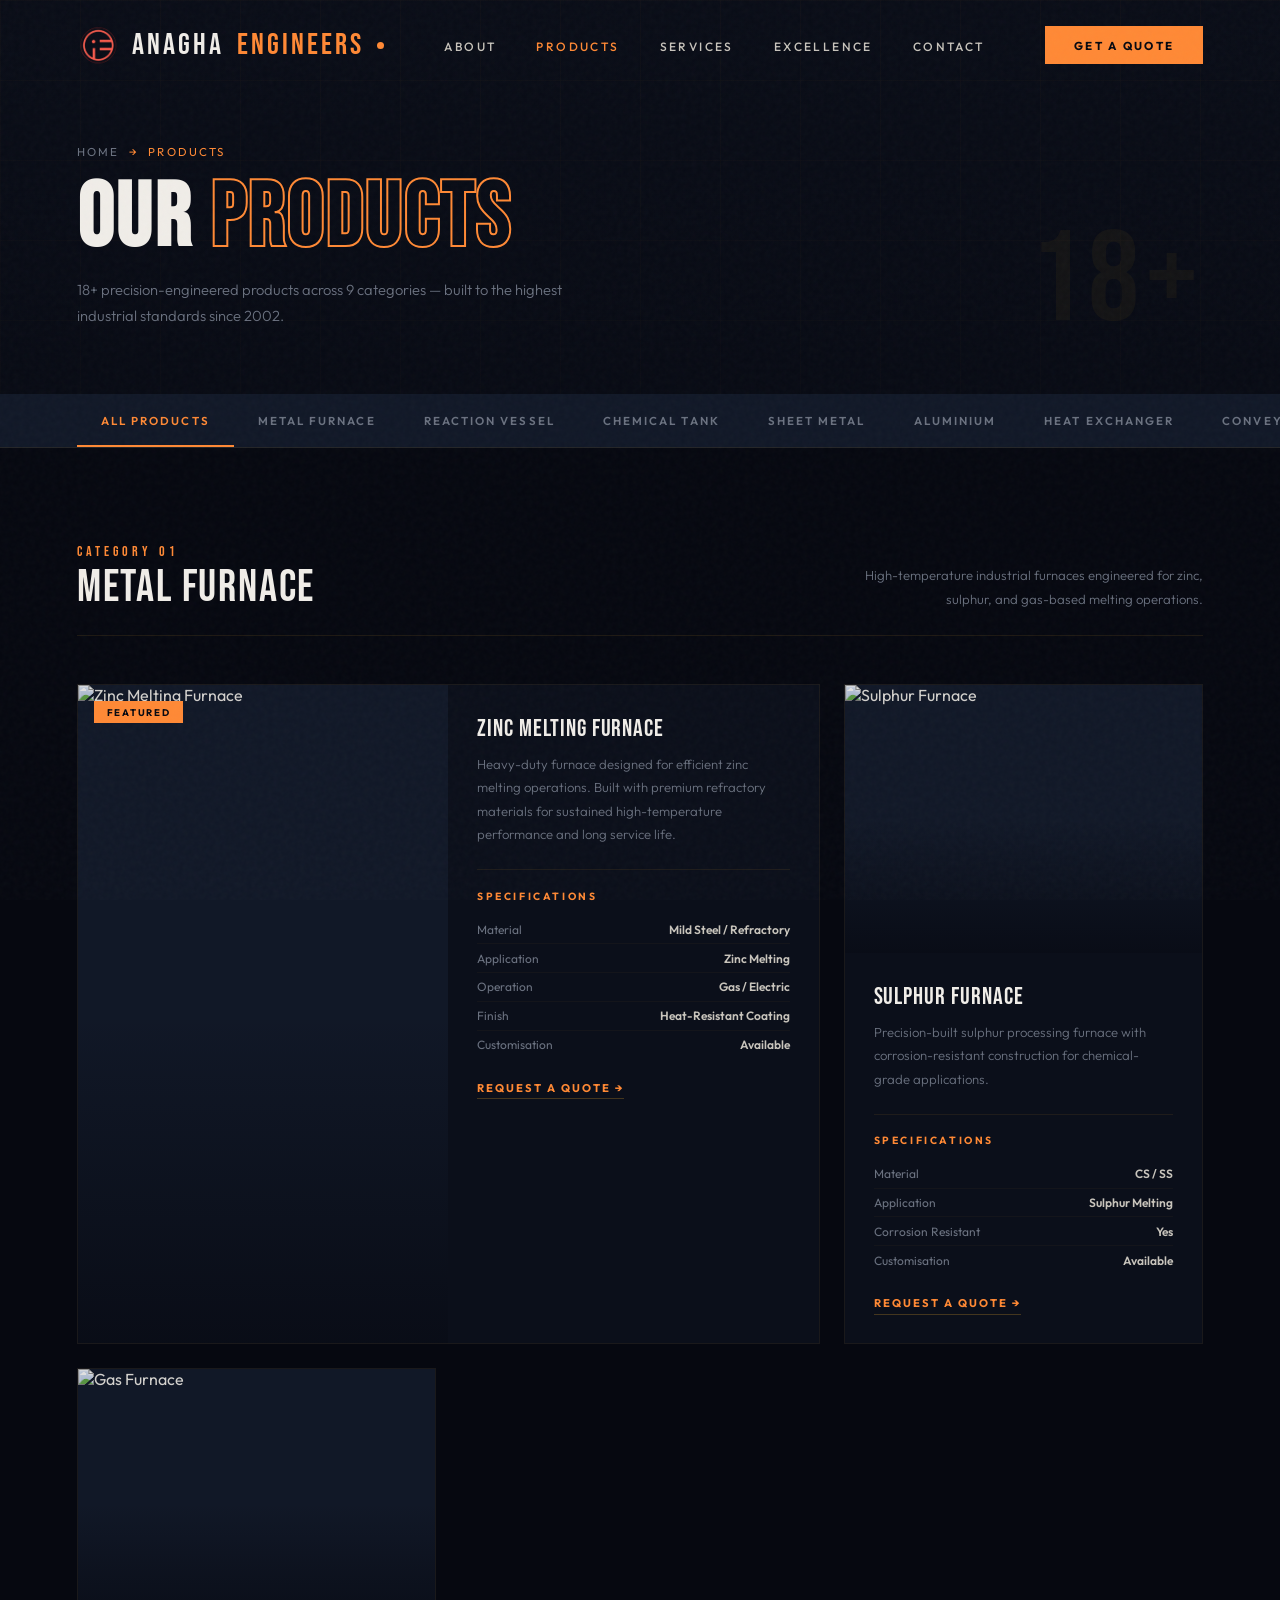
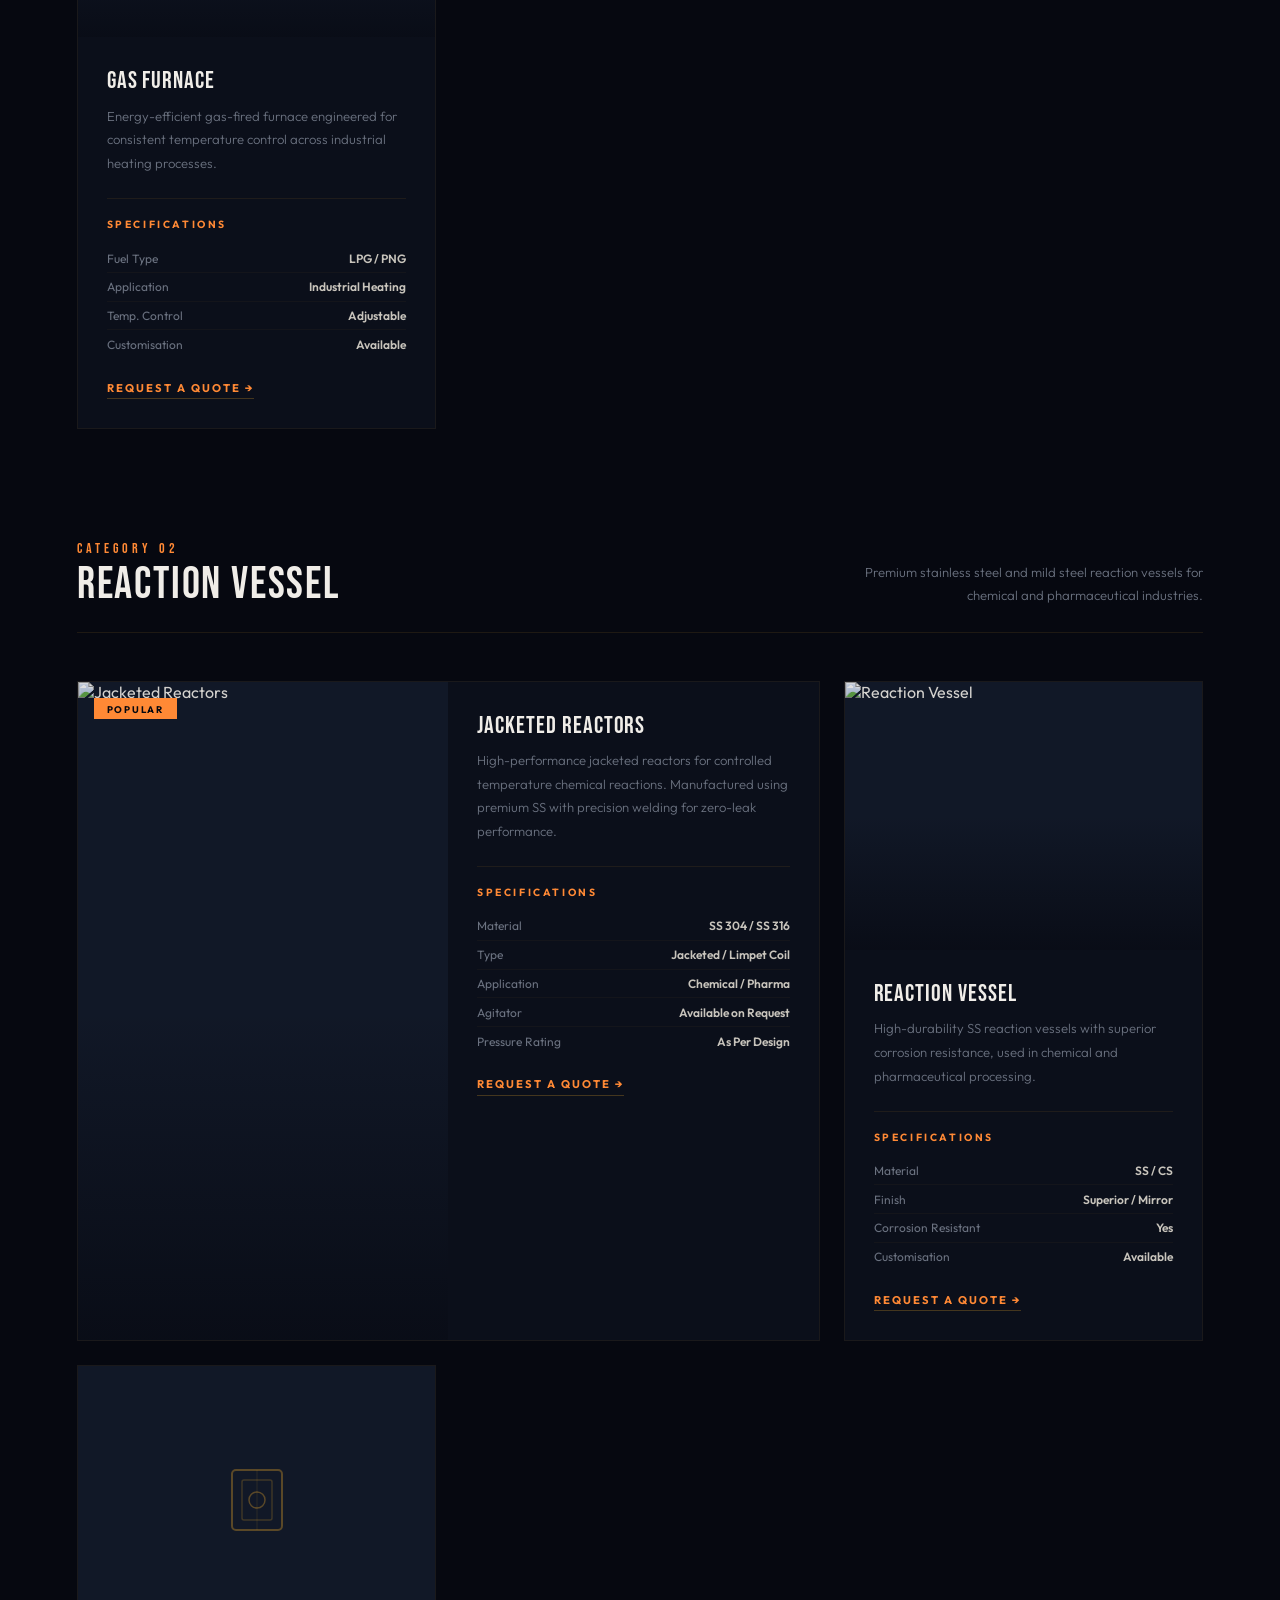
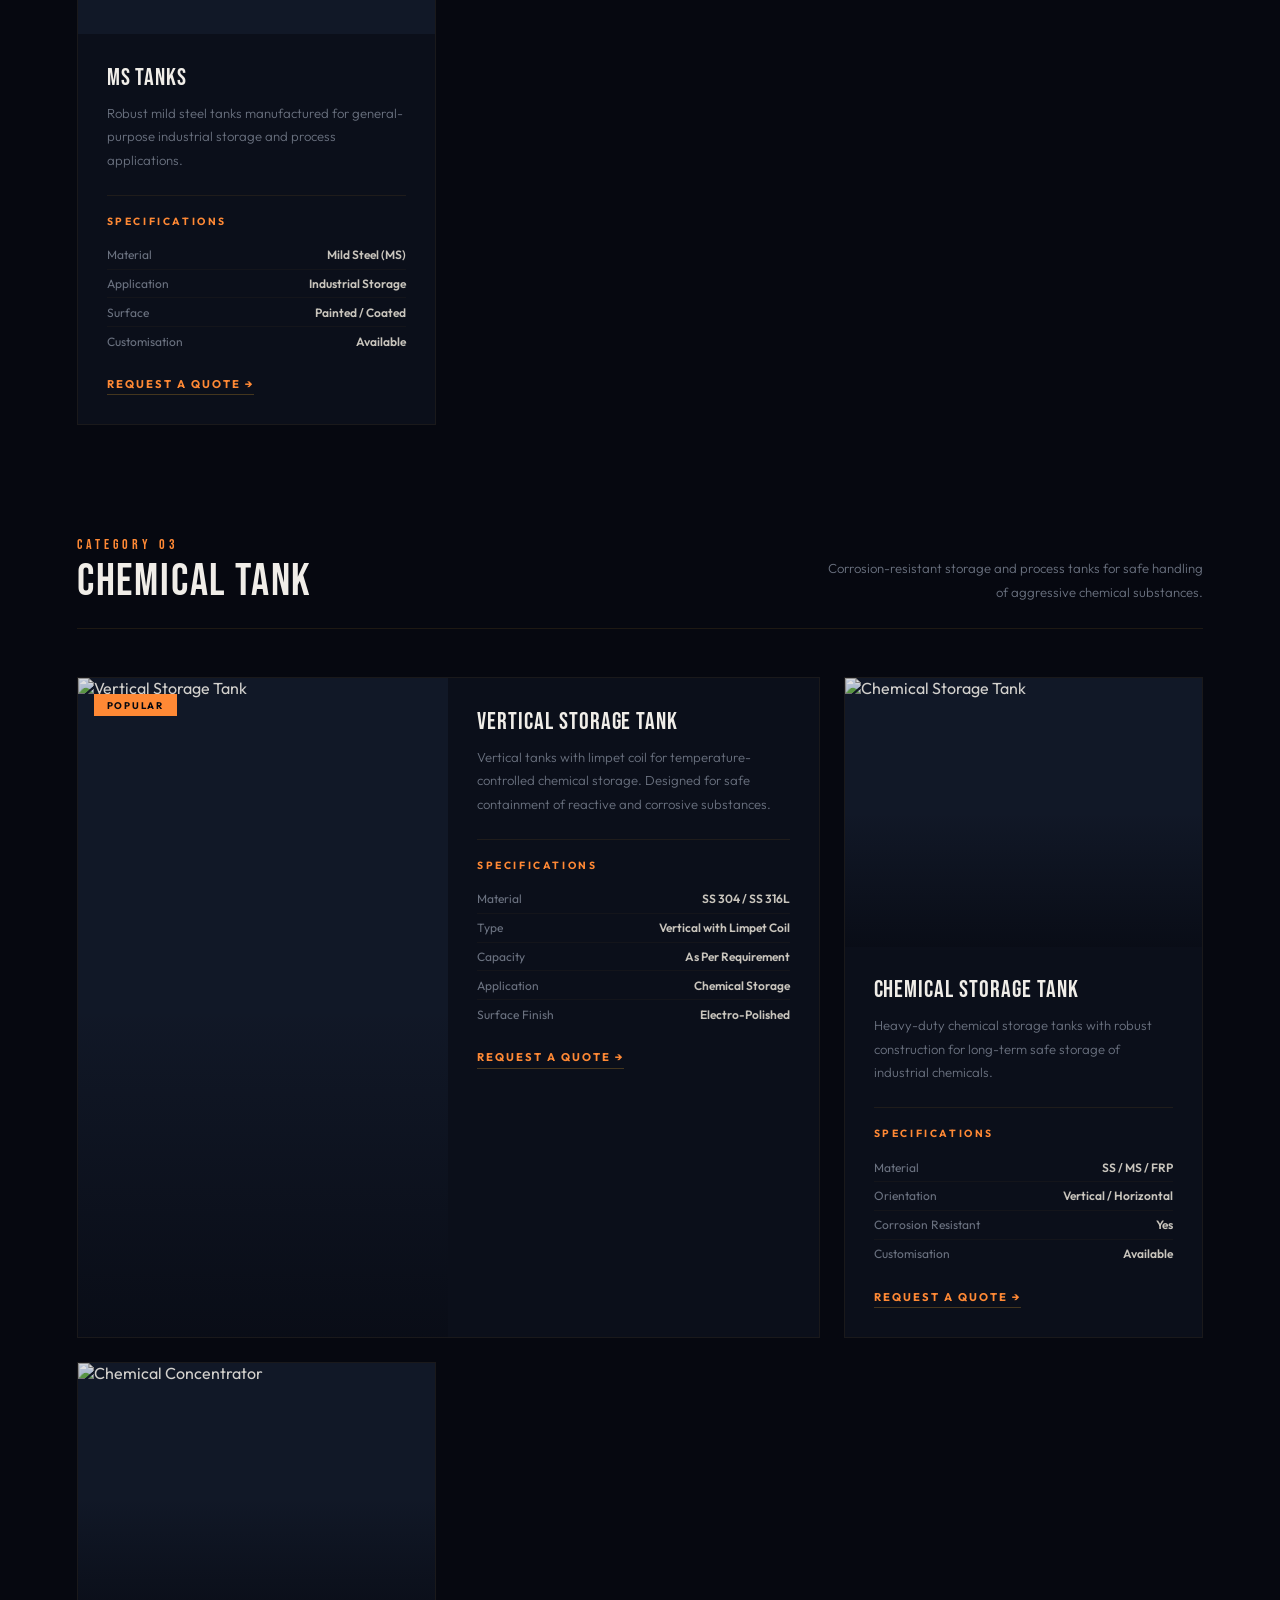
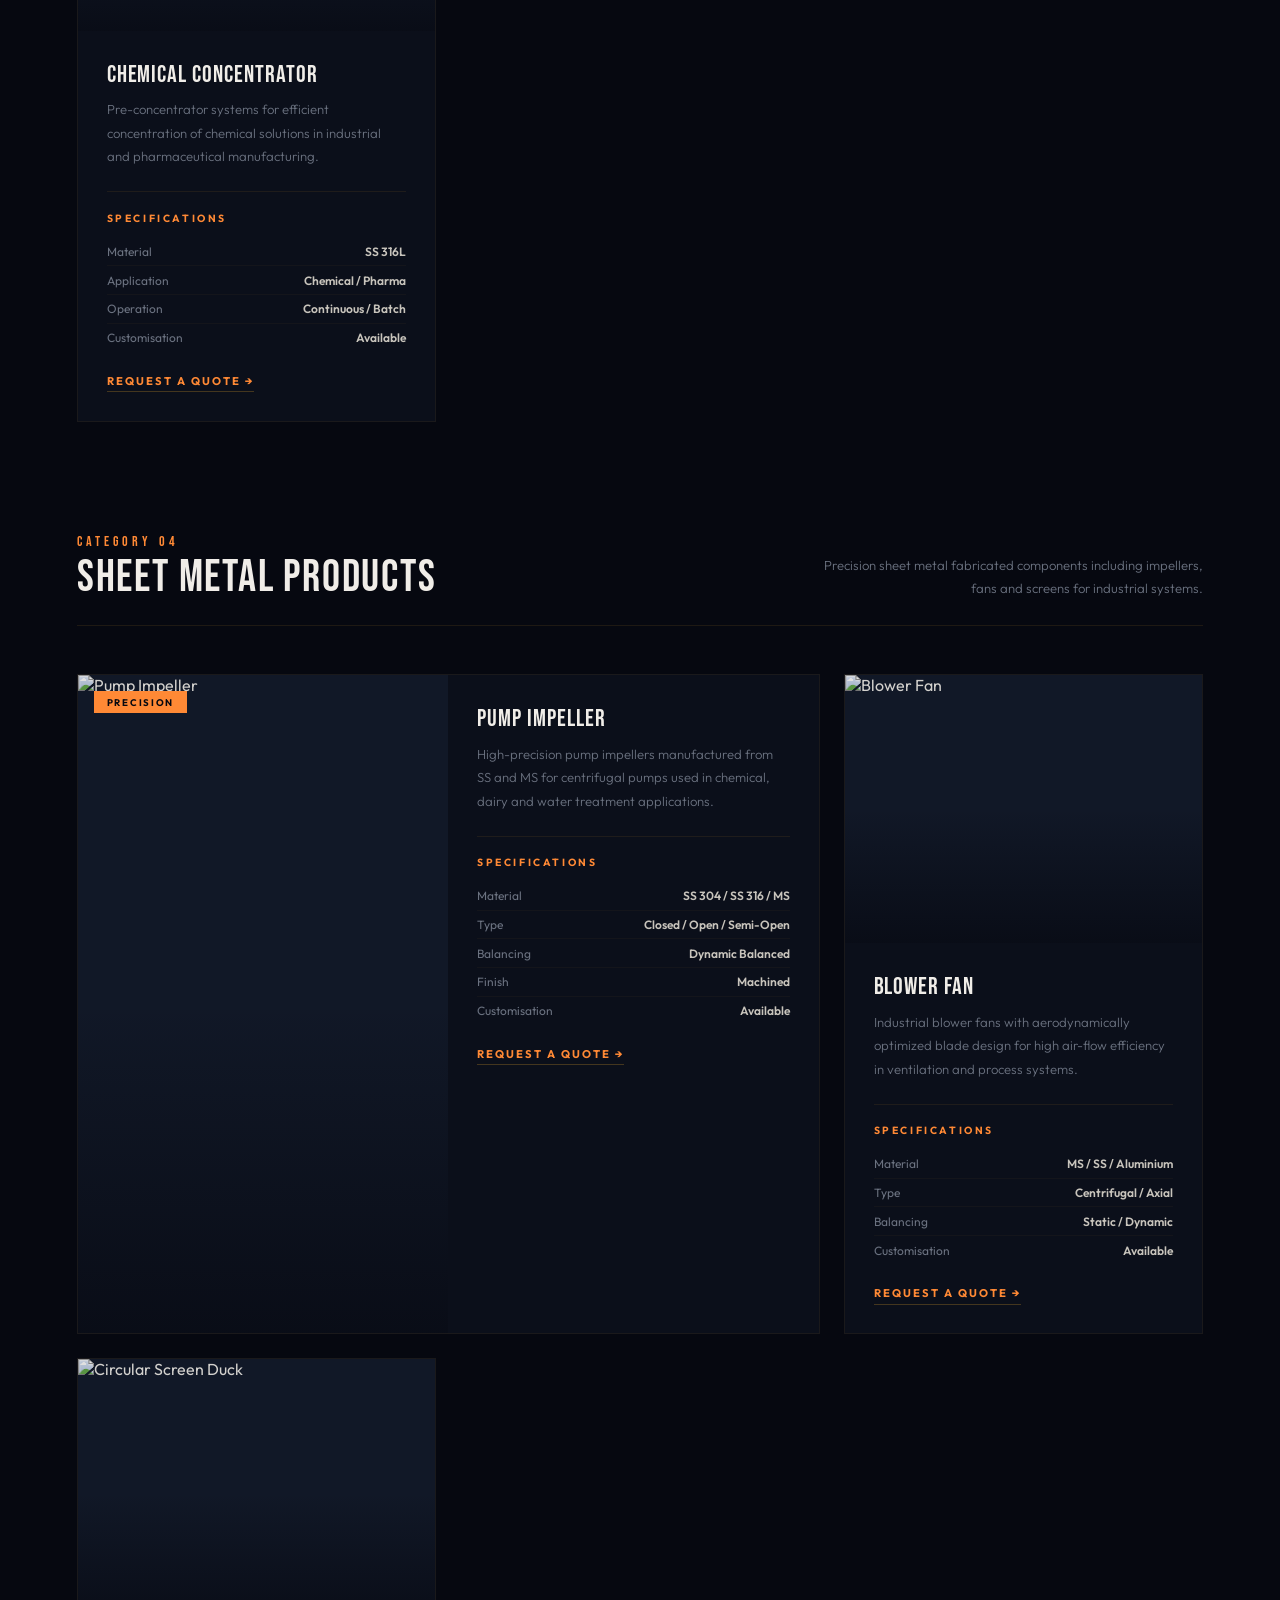
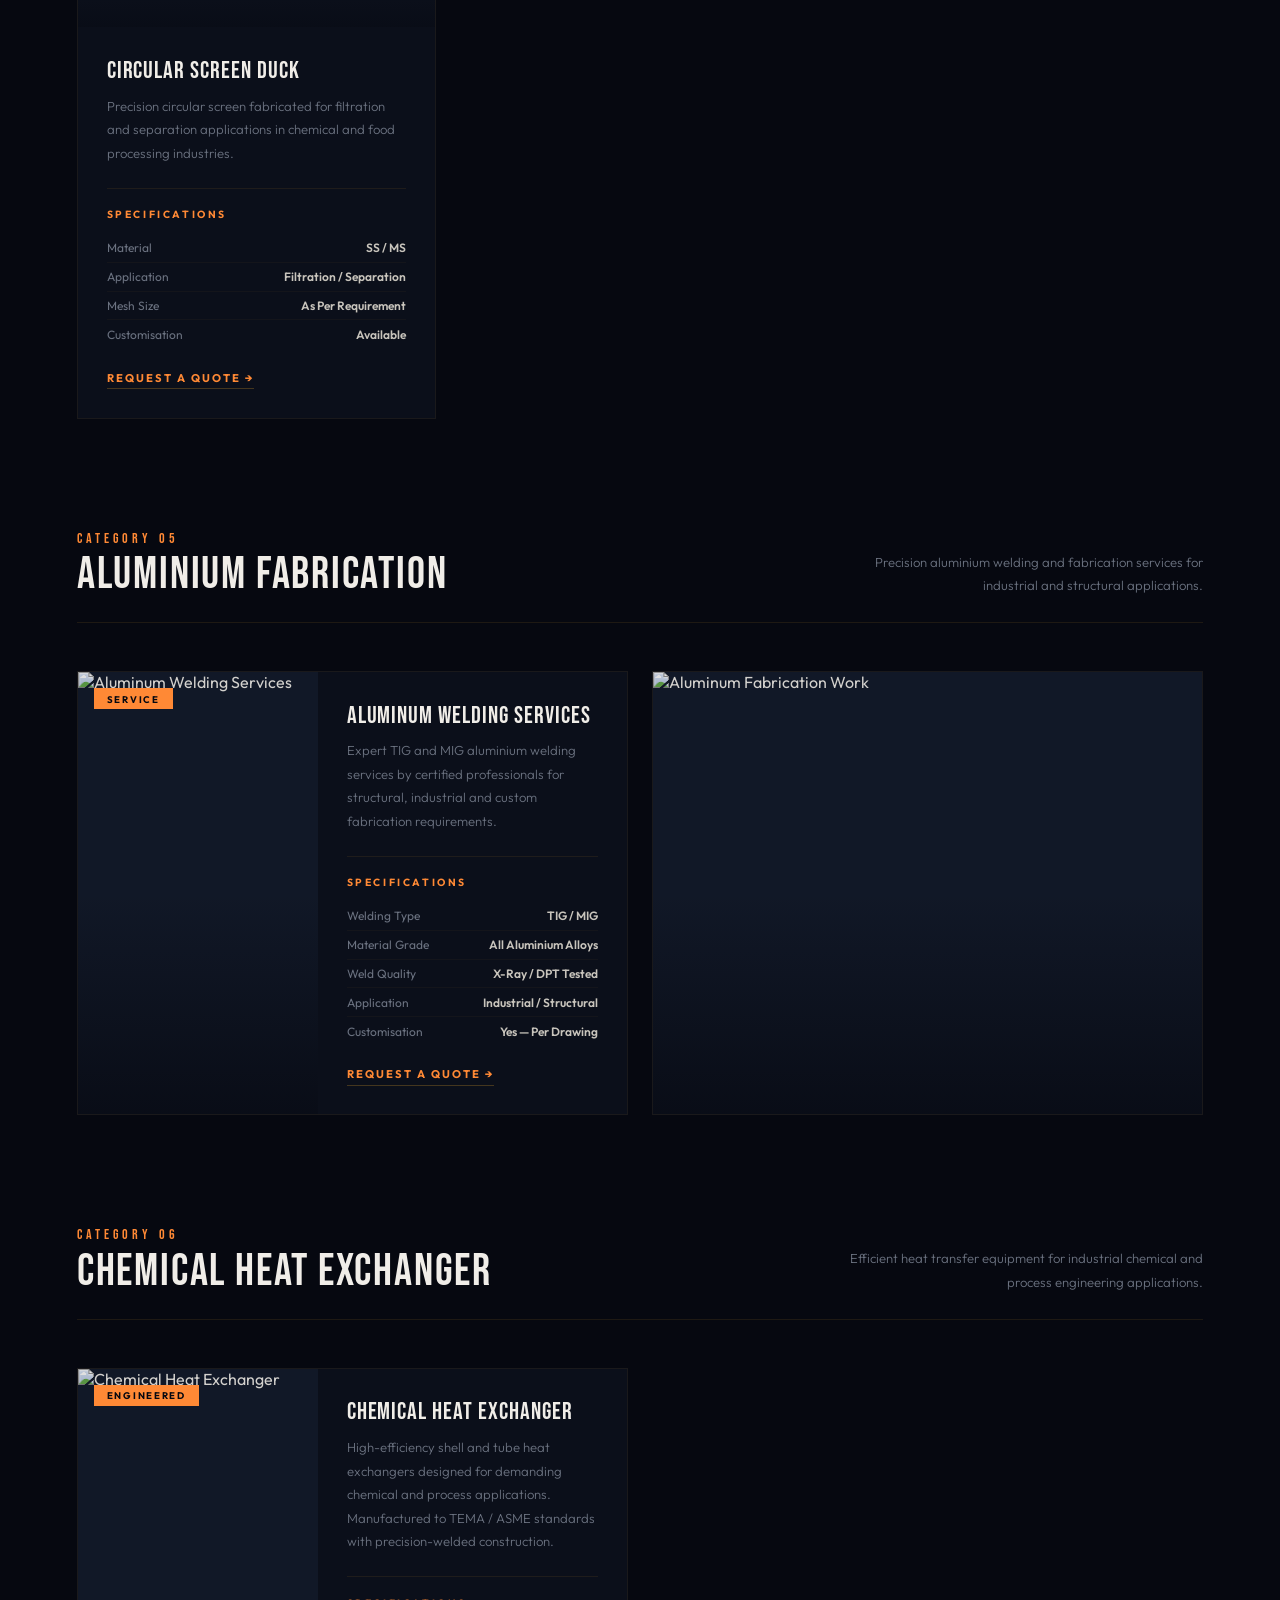
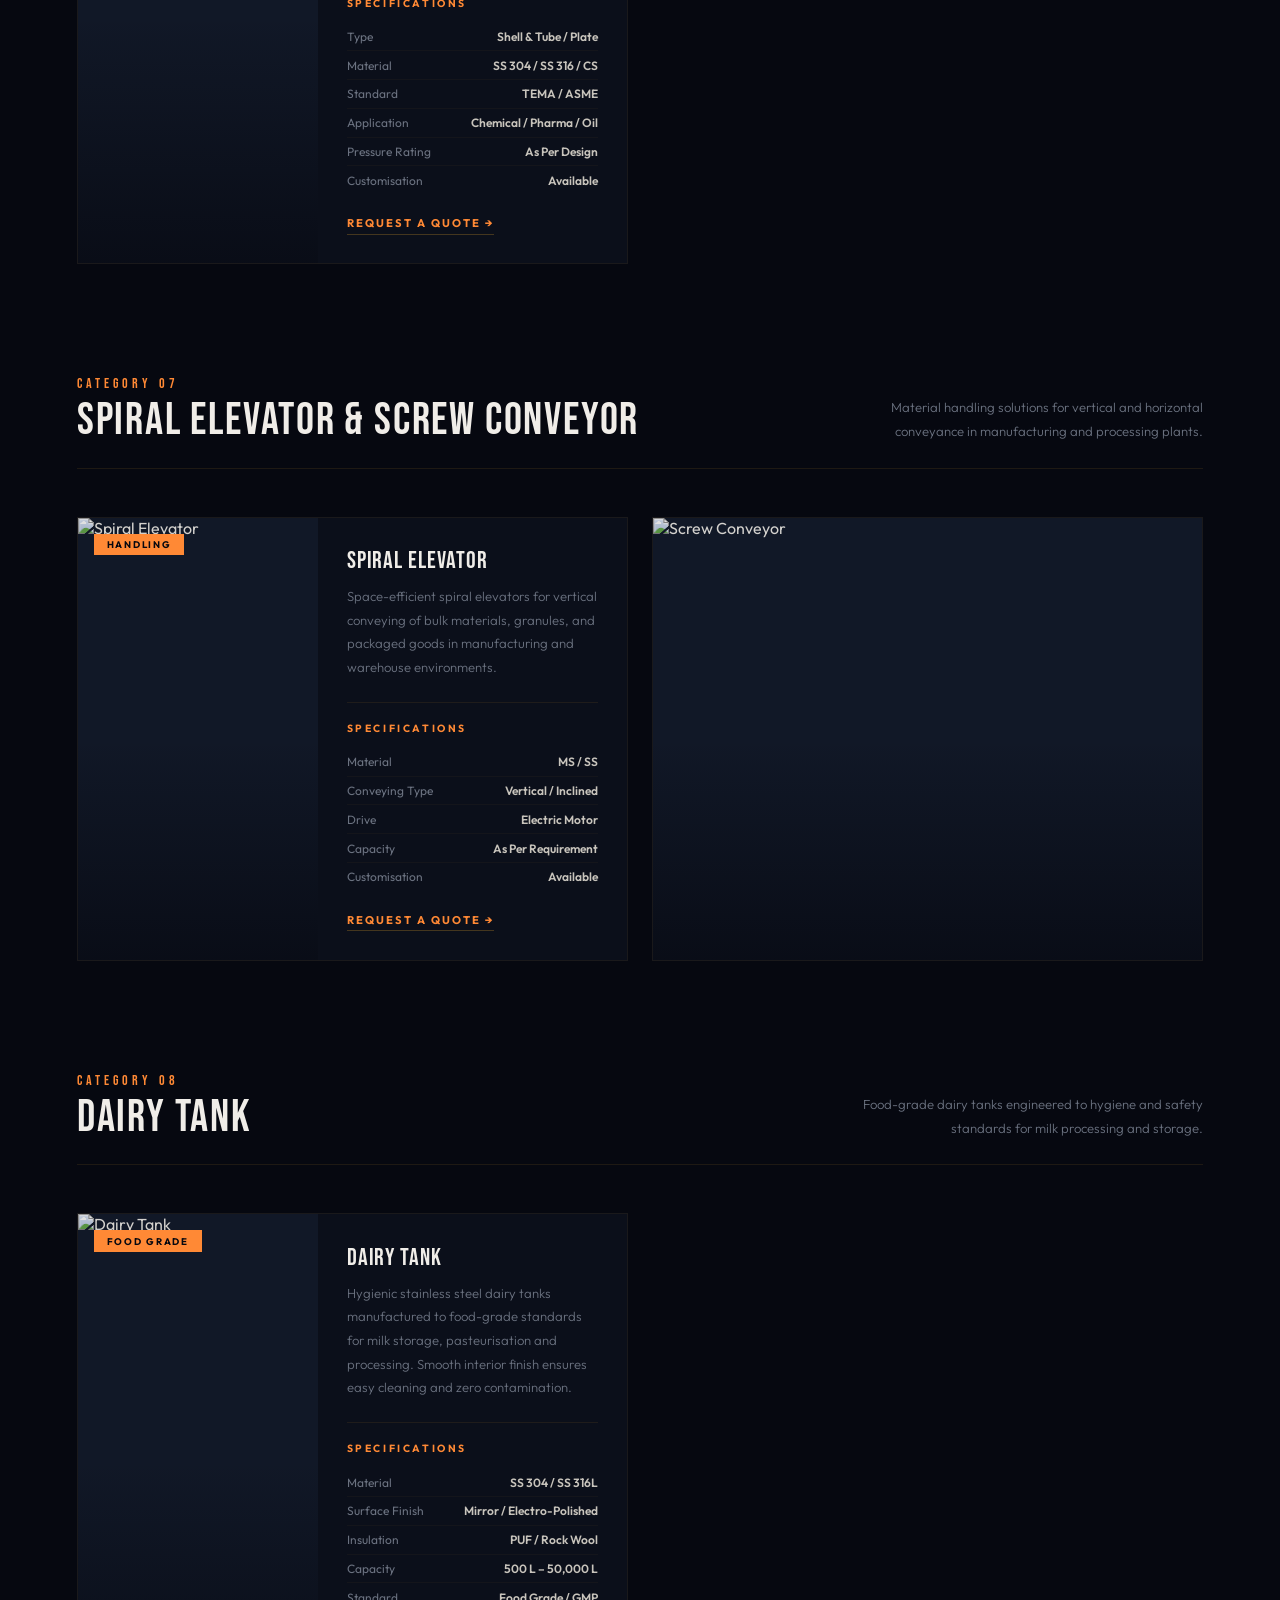
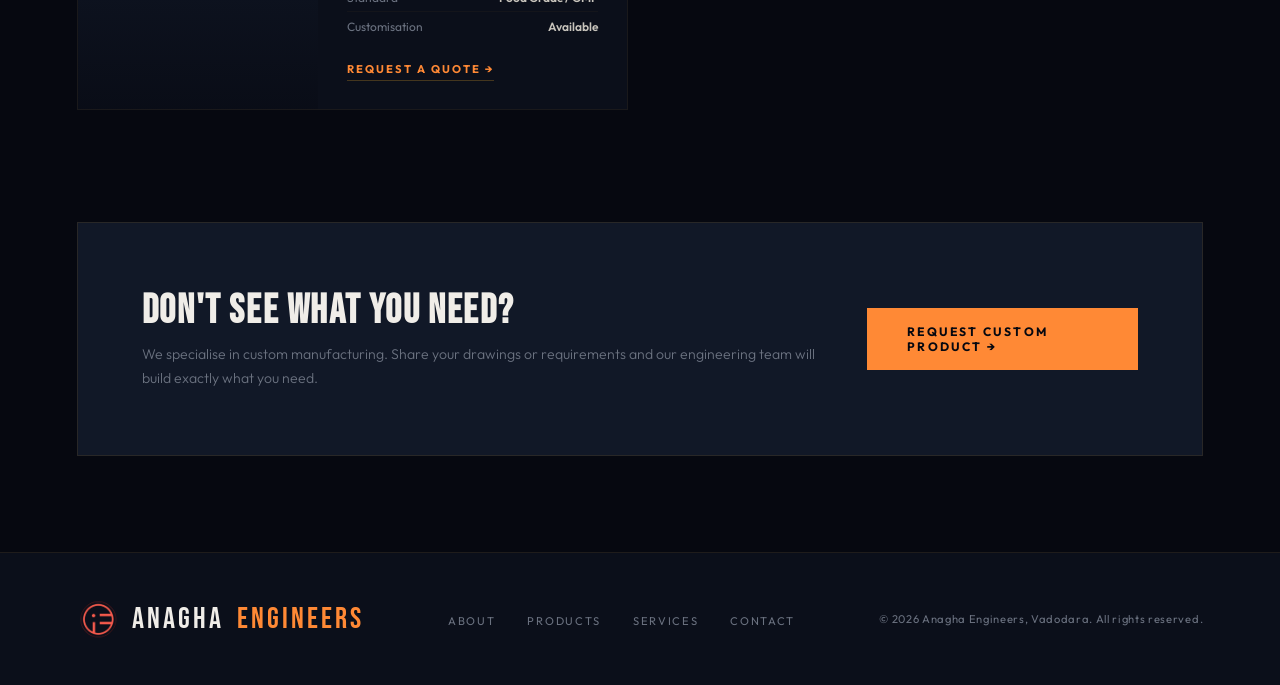
==== commit 8468ea9b: "Fix icon link path in products.html" ====
--- a/products.html
+++ b/products.html
@@ -4,7 +4,7 @@
 <head>
   <meta charset="UTF-8" />
   <meta name="viewport" content="width=device-width, initial-scale=1.0" />
-   <link rel="icon" type="image/png" href="images/logoremovebg.png" />
+   <link rel="icon" type="image/png" href="./images/logoremovebg.png" />
   <title>Products – Anagha Engineers</title>
   <link rel="preconnect" href="https://fonts.googleapis.com" />
   <link rel="preconnect" href="https://fonts.gstatic.com" crossorigin />
@@ -1206,4 +1206,4 @@
   </script>
 </body>
 
-</html>+</html>
